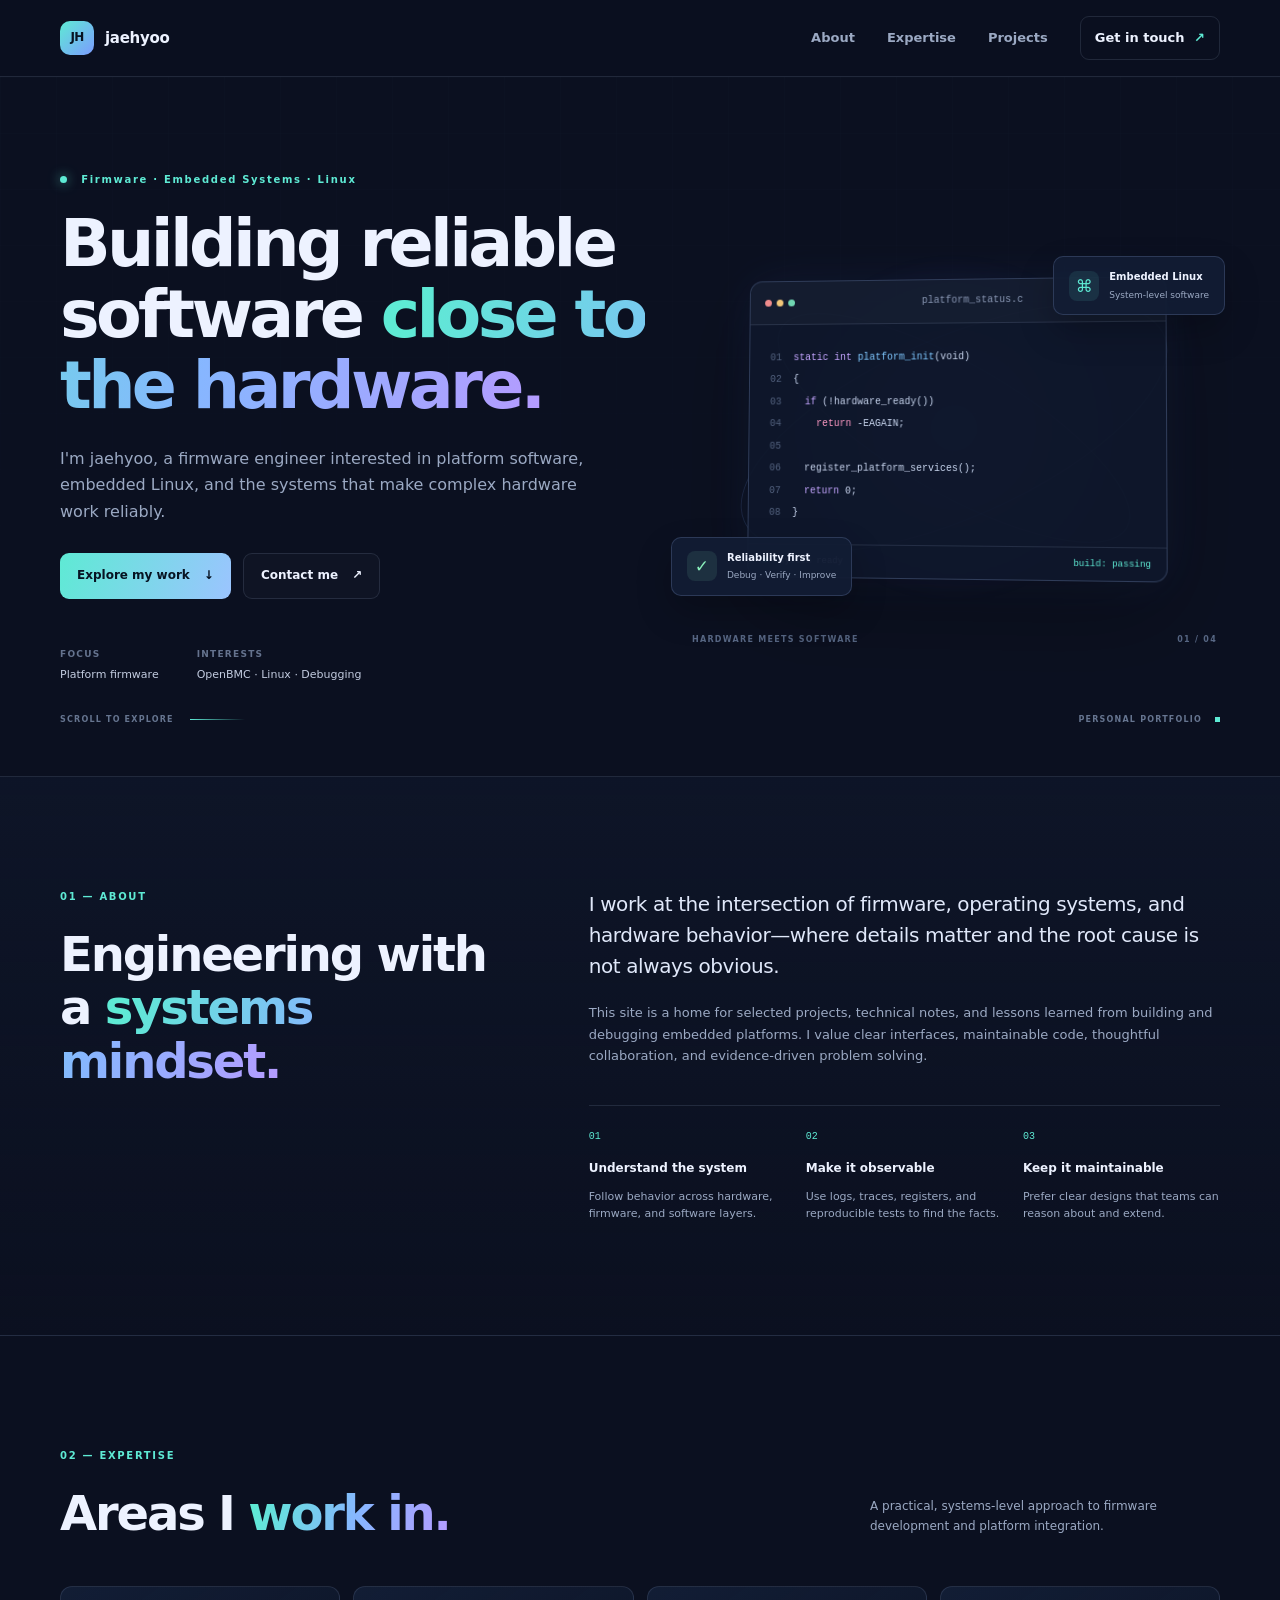
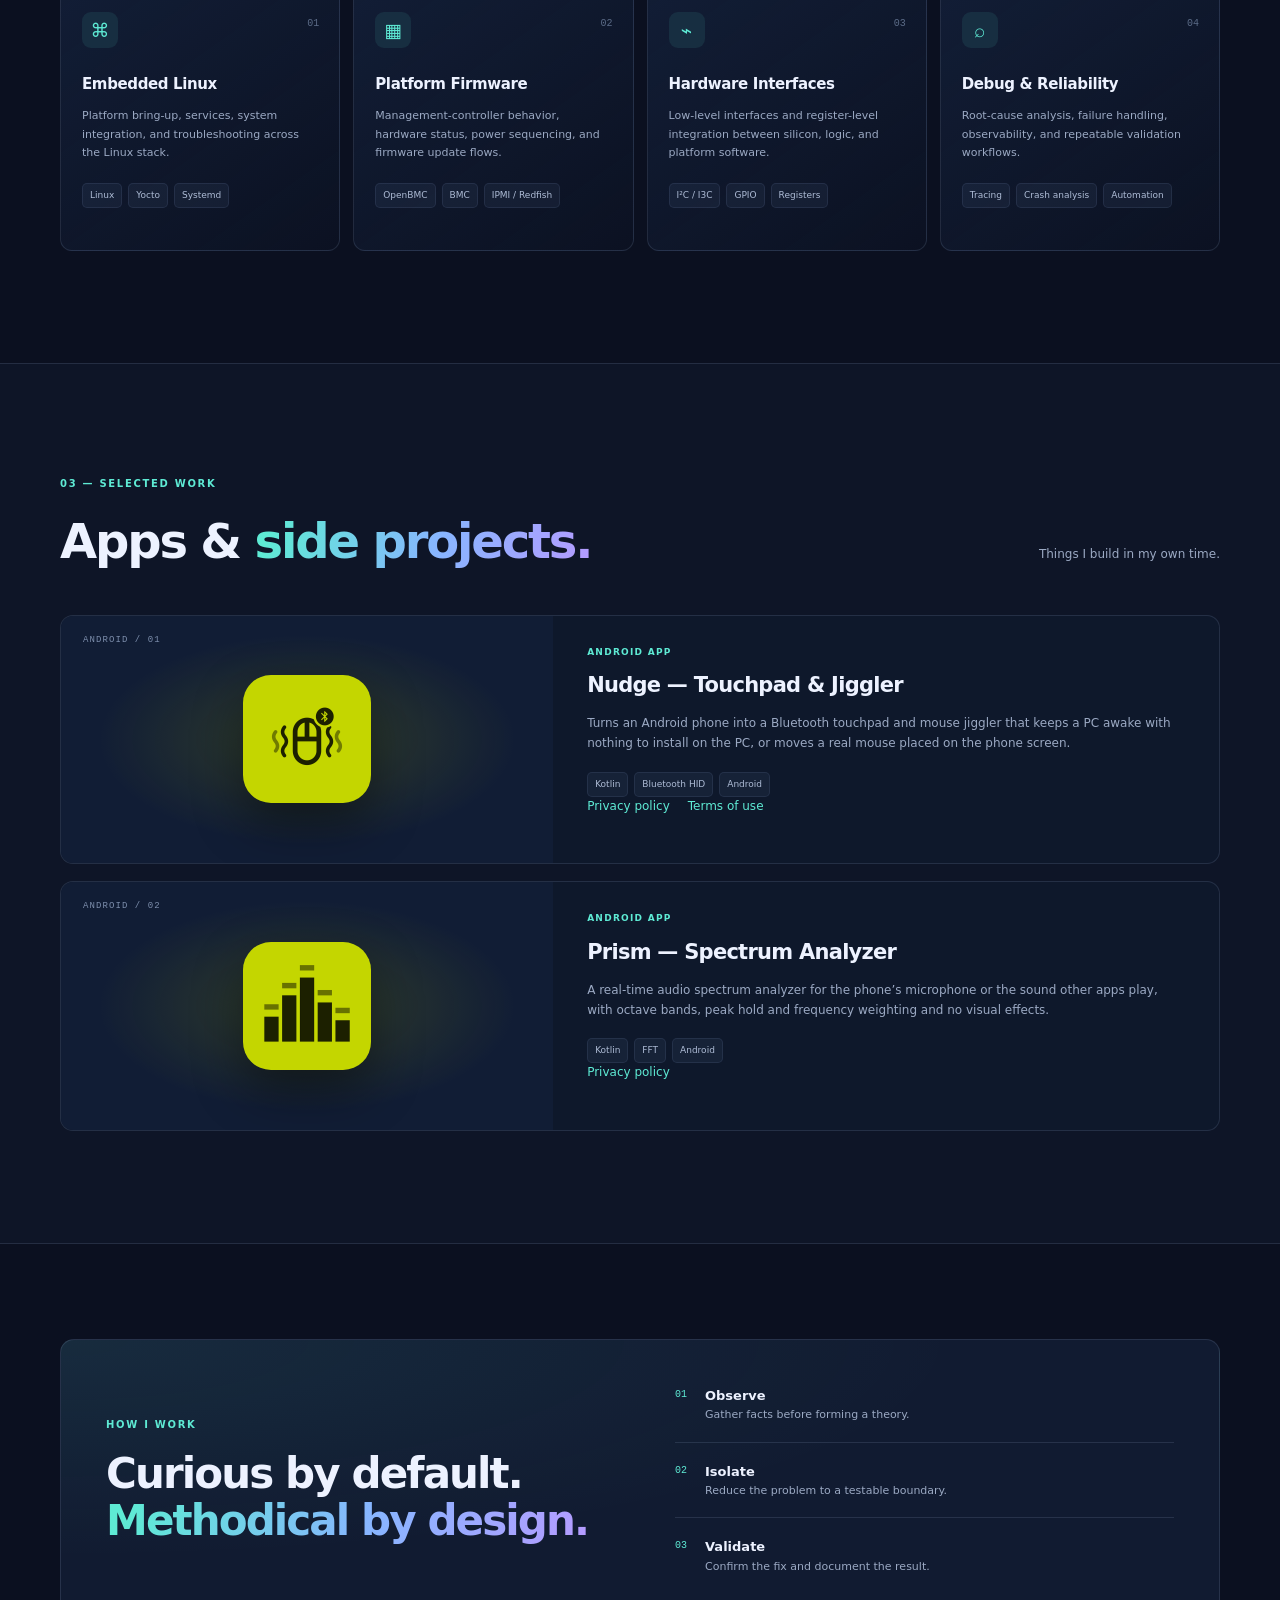
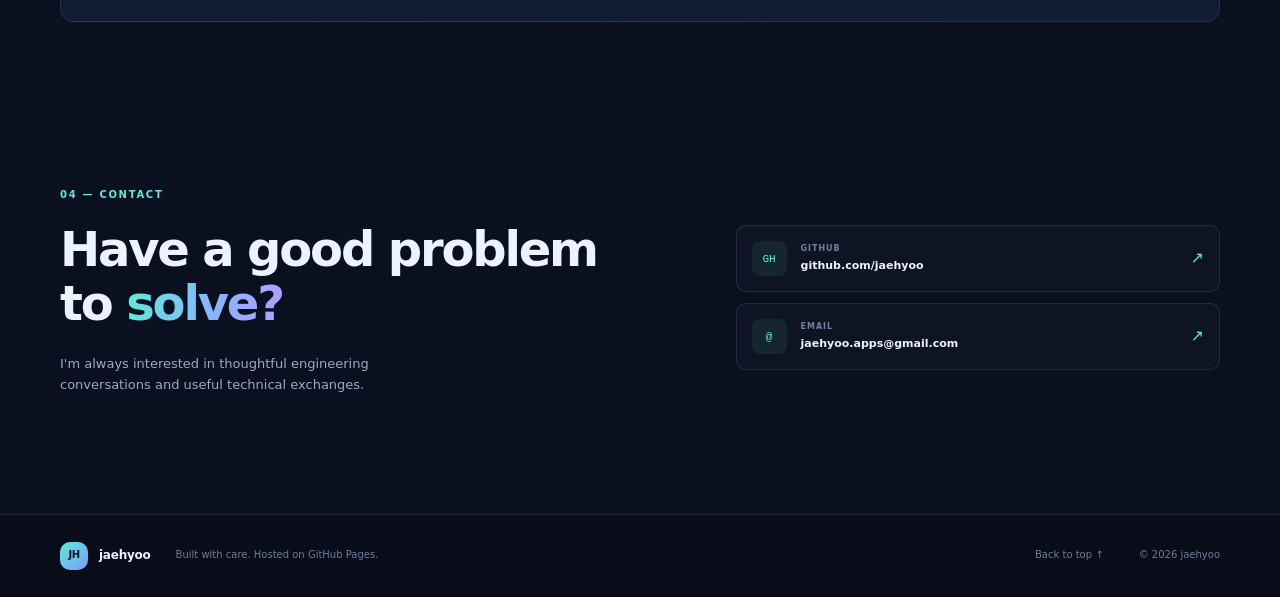
==== index.html @ 45f0a79e "Add the Prism privacy policy and list Prism on the homepage" ====
<!doctype html>
<html lang="en">
<head>
  <meta charset="utf-8">
  <meta name="viewport" content="width=device-width, initial-scale=1">
  <meta name="theme-color" content="#0b1020">
  <meta name="description" content="jaehyoo — Firmware Engineer focused on embedded systems, Linux, and platform firmware.">
  <title>jaehyoo | Firmware Engineer</title>
  <link rel="icon" href="assets/favicon.svg" type="image/svg+xml">
  <link rel="stylesheet" href="styles.css">
  <script src="script.js" defer></script>
</head>
<body>
  <a class="skip-link" href="#main">Skip to content</a>
  <header class="site-header">
    <div class="container nav-wrap">
      <a class="wordmark" href="#home" aria-label="jaehyoo home"><span class="wordmark-mark">JH</span><span>jaehyoo</span></a>
      <button class="menu-toggle" type="button" aria-expanded="false" aria-controls="primary-nav">
        <span class="sr-only">Toggle navigation</span><span></span><span></span><span></span>
      </button>
      <nav id="primary-nav" class="nav-links" aria-label="Main navigation">
        <a href="#about">About</a>
        <a href="#focus">Expertise</a>
        <a href="#projects">Projects</a>
        <a href="#contact" class="nav-cta">Get in touch <span aria-hidden="true">↗</span></a>
      </nav>
    </div>
  </header>

  <main id="main">
    <section class="hero section" id="home">
      <div class="hero-grid container">
        <div class="hero-copy">
          <p class="eyebrow"><span class="status-dot"></span> Firmware · Embedded Systems · Linux</p>
          <h1>Building reliable software <span class="gradient-text">close to the hardware.</span></h1>
          <p class="hero-lede">I'm jaehyoo, a firmware engineer interested in platform software, embedded Linux, and the systems that make complex hardware work reliably.</p>
          <div class="hero-actions">
            <a class="button button-primary" href="#projects">Explore my work <span aria-hidden="true">↓</span></a>
            <a class="button button-secondary" href="#contact">Contact me <span aria-hidden="true">↗</span></a>
          </div>
          <div class="hero-meta">
            <div><span class="meta-label">FOCUS</span><span>Platform firmware</span></div>
            <div><span class="meta-label">INTERESTS</span><span>OpenBMC · Linux · Debugging</span></div>
          </div>
        </div>
        <div class="hero-visual" aria-label="Decorative illustration of a system board and code">
          <div class="visual-glow"></div>
          <div class="circuit circuit-one"></div><div class="circuit circuit-two"></div>
          <div class="code-window">
            <div class="window-bar"><span></span><span></span><span></span><p>platform_status.c</p></div>
            <div class="code-lines" aria-hidden="true">
              <div><i>01</i><span class="code-purple">static int</span> <span class="code-blue">platform_init</span>(void)</div>
              <div><i>02</i>{</div>
              <div><i>03</i>&nbsp;&nbsp;<span class="code-purple">if</span> (!hardware_ready())</div>
              <div><i>04</i>&nbsp;&nbsp;&nbsp;&nbsp;<span class="code-pink">return</span> -EAGAIN;</div>
              <div><i>05</i></div>
              <div><i>06</i>&nbsp;&nbsp;register_platform_services();</div>
              <div><i>07</i>&nbsp;&nbsp;<span class="code-purple">return</span> 0;</div>
              <div><i>08</i>}</div>
            </div>
            <div class="terminal-status"><span class="status-dot"></span> system ready <span class="terminal-right">build: passing</span></div>
          </div>
          <div class="floating-chip chip-top"><span class="chip-icon">⌘</span><div><strong>Embedded Linux</strong><small>System-level software</small></div></div>
          <div class="floating-chip chip-bottom"><span class="chip-icon chip-green">✓</span><div><strong>Reliability first</strong><small>Debug · Verify · Improve</small></div></div>
          <div class="visual-caption">HARDWARE MEETS SOFTWARE <span>01 / 04</span></div>
        </div>
      </div>
      <div class="hero-bottom container"><span>SCROLL TO EXPLORE</span><div class="scroll-line"></div><span class="hero-bottom-right">PERSONAL PORTFOLIO <span class="tiny-square"></span></span></div>
    </section>

    <section class="section about-section" id="about">
      <div class="container section-grid">
        <div class="section-heading">
          <p class="eyebrow">01 — ABOUT</p>
          <h2>Engineering with a <span class="gradient-text">systems mindset.</span></h2>
        </div>
        <div class="about-content">
          <p class="large-copy">I work at the intersection of firmware, operating systems, and hardware behavior—where details matter and the root cause is not always obvious.</p>
          <p>This site is a home for selected projects, technical notes, and lessons learned from building and debugging embedded platforms. I value clear interfaces, maintainable code, thoughtful collaboration, and evidence-driven problem solving.</p>
          <div class="principles">
            <div><span class="principle-number">01</span><strong>Understand the system</strong><p>Follow behavior across hardware, firmware, and software layers.</p></div>
            <div><span class="principle-number">02</span><strong>Make it observable</strong><p>Use logs, traces, registers, and reproducible tests to find the facts.</p></div>
            <div><span class="principle-number">03</span><strong>Keep it maintainable</strong><p>Prefer clear designs that teams can reason about and extend.</p></div>
          </div>
        </div>
      </div>
    </section>

    <section class="section focus-section" id="focus">
      <div class="container">
        <div class="section-heading section-heading-wide">
          <div><p class="eyebrow">02 — EXPERTISE</p><h2>Areas I <span class="gradient-text">work in.</span></h2></div>
          <p class="section-intro">A practical, systems-level approach to firmware development and platform integration.</p>
        </div>
        <div class="expertise-grid">
          <article class="expertise-card"><div class="card-icon">⌘</div><span class="card-index">01</span><h3>Embedded Linux</h3><p>Platform bring-up, services, system integration, and troubleshooting across the Linux stack.</p><div class="tag-list"><span>Linux</span><span>Yocto</span><span>Systemd</span></div></article>
          <article class="expertise-card"><div class="card-icon">▦</div><span class="card-index">02</span><h3>Platform Firmware</h3><p>Management-controller behavior, hardware status, power sequencing, and firmware update flows.</p><div class="tag-list"><span>OpenBMC</span><span>BMC</span><span>IPMI / Redfish</span></div></article>
          <article class="expertise-card"><div class="card-icon">⌁</div><span class="card-index">03</span><h3>Hardware Interfaces</h3><p>Low-level interfaces and register-level integration between silicon, logic, and platform software.</p><div class="tag-list"><span>I²C / I3C</span><span>GPIO</span><span>Registers</span></div></article>
          <article class="expertise-card"><div class="card-icon">⌕</div><span class="card-index">04</span><h3>Debug & Reliability</h3><p>Root-cause analysis, failure handling, observability, and repeatable validation workflows.</p><div class="tag-list"><span>Tracing</span><span>Crash analysis</span><span>Automation</span></div></article>
        </div>
      </div>
    </section>

    <section class="section projects-section" id="projects">
      <div class="container">
        <div class="section-heading section-heading-wide">
          <div><p class="eyebrow">03 — SELECTED WORK</p><h2>Apps &amp; <span class="gradient-text">side projects.</span></h2></div>
          <p class="section-intro">Things I build in my own time.</p>
        </div>
        <div class="project-list">
          <article class="project-card">
            <div class="project-art art-nudge"><div class="art-label">ANDROID / 01</div><img class="app-icon" src="assets/nudge-icon.png" alt="Nudge app icon" width="128" height="128"></div>
            <div class="project-details"><div class="project-kicker">ANDROID APP</div><h3>Nudge &mdash; Touchpad &amp; Jiggler</h3><p>Turns an Android phone into a Bluetooth touchpad and mouse jiggler that keeps a PC awake with nothing to install on the PC, or moves a real mouse placed on the phone screen.</p><div class="tag-list"><span>Kotlin</span><span>Bluetooth HID</span><span>Android</span></div><p class="project-links"><a href="nudge/privacy/">Privacy policy</a><a href="nudge/terms/">Terms of use</a></p></div>
          </article>
          <article class="project-card">
            <div class="project-art art-prism"><div class="art-label">ANDROID / 02</div><img class="app-icon" src="assets/prism-icon.png" alt="Prism app icon" width="128" height="128"></div>
            <div class="project-details"><div class="project-kicker">ANDROID APP</div><h3>Prism &mdash; Spectrum Analyzer</h3><p>A real-time audio spectrum analyzer for the phone&rsquo;s microphone or the sound other apps play, with octave bands, peak hold and frequency weighting and no visual effects.</p><div class="tag-list"><span>Kotlin</span><span>FFT</span><span>Android</span></div><p class="project-links"><a href="prism/privacy/">Privacy policy</a></p></div>
          </article>
        </div>
      </div>
    </section>

    <section class="section approach-section">
      <div class="container approach-panel">
        <div><p class="eyebrow">HOW I WORK</p><h2>Curious by default.<br><span class="gradient-text">Methodical by design.</span></h2></div>
        <div class="approach-steps"><div><span>01</span><p><strong>Observe</strong><br>Gather facts before forming a theory.</p></div><div><span>02</span><p><strong>Isolate</strong><br>Reduce the problem to a testable boundary.</p></div><div><span>03</span><p><strong>Validate</strong><br>Confirm the fix and document the result.</p></div></div>
      </div>
    </section>

    <section class="section contact-section" id="contact">
      <div class="container contact-panel">
        <div><p class="eyebrow">04 — CONTACT</p><h2>Have a good problem<br>to <span class="gradient-text">solve?</span></h2><p class="contact-copy">I'm always interested in thoughtful engineering conversations and useful technical exchanges.</p></div>
        <div class="contact-links">
          <a class="contact-link" href="https://github.com/jaehyoo" target="_blank" rel="noreferrer"><span class="contact-link-icon">GH</span><span><small>GITHUB</small><strong>github.com/jaehyoo</strong></span><span class="arrow">↗</span></a>
          <a class="contact-link" href="mailto:jaehyoo.apps@gmail.com"><span class="contact-link-icon">@</span><span><small>EMAIL</small><strong>jaehyoo.apps@gmail.com</strong></span><span class="arrow">↗</span></a>
        </div>
      </div>
    </section>
  </main>

  <footer class="site-footer"><div class="container footer-inner"><a class="wordmark" href="#home"><span class="wordmark-mark">JH</span><span>jaehyoo</span></a><p>Built with care. Hosted on GitHub Pages.</p><a href="#home" class="back-top">Back to top ↑</a><span class="copyright">© <span id="year">2026</span> jaehyoo</span></div></footer>
</body>
</html>
---- styles.css ----
:root {
  color-scheme: dark;
  --bg: #0b1020;
  --bg-soft: #0f172a;
  --panel: #111b31;
  --panel-light: #15213a;
  --text: #edf2ff;
  --muted: #9ba9c3;
  --faint: #65738e;
  --line: rgba(167, 187, 224, .14);
  --cyan: #5eead4;
  --blue: #7c9cff;
  --purple: #b59bff;
  --max: 1160px;
}
* { box-sizing: border-box; }
html { scroll-behavior: smooth; scroll-padding-top: 88px; }
body { margin: 0; background: var(--bg); color: var(--text); font-family: Inter, ui-sans-serif, system-ui, -apple-system, BlinkMacSystemFont, "Segoe UI", sans-serif; line-height: 1.65; -webkit-font-smoothing: antialiased; }
a { color: inherit; text-decoration: none; }
button { font: inherit; }
.container { width: min(var(--max), calc(100% - 48px)); margin-inline: auto; }
.section { padding: 112px 0; }
.skip-link { position: absolute; left: 12px; top: -50px; z-index: 100; background: var(--cyan); color: #07111c; padding: 8px 14px; border-radius: 8px; }
.skip-link:focus { top: 12px; }
.sr-only { position: absolute; width: 1px; height: 1px; padding: 0; margin: -1px; overflow: hidden; clip: rect(0,0,0,0); white-space: nowrap; border: 0; }
.site-header { position: sticky; top: 0; z-index: 50; background: rgba(11,16,32,.84); backdrop-filter: blur(18px); border-bottom: 1px solid var(--line); }
.nav-wrap { min-height: 76px; display: flex; align-items: center; justify-content: space-between; }
.wordmark { display: inline-flex; align-items: center; gap: 11px; font-size: 15px; font-weight: 750; letter-spacing: -.02em; }
.wordmark-mark { display: grid; place-items: center; width: 34px; height: 34px; border-radius: 10px; color: #081322; background: linear-gradient(135deg, var(--cyan), var(--blue)); font-size: 12px; letter-spacing: -.06em; }
.nav-links { display: flex; align-items: center; gap: 32px; color: var(--muted); font-size: 13px; font-weight: 600; }
.nav-links a { transition: color .2s ease; }
.nav-links a:hover, .nav-links a:focus-visible { color: var(--text); }
.nav-links .nav-cta { color: var(--text); padding: 10px 14px; border: 1px solid var(--line); border-radius: 9px; }
.nav-cta span { color: var(--cyan); margin-left: 5px; }
.menu-toggle { display: none; background: transparent; border: 0; padding: 8px; }
.menu-toggle span:not(.sr-only) { display: block; width: 22px; height: 2px; background: var(--text); margin: 5px; }
.hero { padding-top: 86px; padding-bottom: 30px; min-height: 690px; overflow: hidden; position: relative; }
.hero::before { content: ""; position: absolute; inset: 0; pointer-events: none; opacity: .2; background-image: linear-gradient(rgba(126,154,210,.08) 1px, transparent 1px), linear-gradient(90deg, rgba(126,154,210,.08) 1px, transparent 1px); background-size: 56px 56px; mask-image: linear-gradient(to bottom, black, transparent 85%); }
.hero-grid { position: relative; display: grid; grid-template-columns: 1.05fr .95fr; align-items: center; gap: 42px; min-height: 530px; }
.eyebrow { color: var(--cyan); font-size: 10px; font-weight: 800; letter-spacing: .17em; margin: 0 0 20px; }
.status-dot { display: inline-block; width: 7px; height: 7px; border-radius: 50%; background: var(--cyan); box-shadow: 0 0 12px rgba(94,234,212,.7); margin-right: 9px; }
.hero h1 { max-width: 640px; margin: 0; font-size: clamp(42px, 5.2vw, 68px); line-height: 1.06; letter-spacing: -.055em; font-weight: 760; }
.gradient-text { background: linear-gradient(105deg, var(--cyan) 5%, #87b6ff 54%, var(--purple) 100%); -webkit-background-clip: text; background-clip: text; color: transparent; }
.hero-lede { max-width: 555px; color: var(--muted); font-size: 16px; margin: 26px 0 28px; }
.hero-actions { display: flex; flex-wrap: wrap; gap: 12px; }
.button { display: inline-flex; align-items: center; gap: 14px; padding: 12px 17px; border-radius: 9px; font-size: 12px; font-weight: 750; transition: transform .2s, border-color .2s, background .2s; }
.button:hover { transform: translateY(-2px); }
.button-primary { color: #071322; background: linear-gradient(110deg, var(--cyan), #9bc4ff); }
.button-secondary { border: 1px solid var(--line); color: var(--text); background: rgba(255,255,255,.02); }
.button-secondary:hover { border-color: rgba(94,234,212,.5); }
.hero-meta { display: flex; flex-wrap: wrap; gap: 38px; margin-top: 48px; }
.hero-meta div { display: grid; gap: 4px; }
.meta-label { color: var(--faint); font-size: 9px; font-weight: 800; letter-spacing: .14em; }
.hero-meta div span:last-child { font-size: 11px; color: #c3cce0; }
.hero-visual { min-height: 440px; position: relative; display: grid; place-items: center; }
.visual-glow { position: absolute; width: 340px; height: 340px; border-radius: 50%; background: radial-gradient(circle, rgba(72,117,221,.23), rgba(75,55,156,.1) 45%, transparent 72%); filter: blur(5px); }
.code-window { z-index: 2; width: min(100%, 420px); background: rgba(14,23,43,.94); border: 1px solid rgba(148,176,232,.25); border-radius: 13px; box-shadow: 0 30px 90px rgba(0,0,0,.3), 0 0 50px rgba(79,116,218,.1); overflow: hidden; transform: perspective(1000px) rotateY(-5deg) rotateX(2deg); }
.window-bar { display: flex; align-items: center; gap: 5px; padding: 13px 15px; border-bottom: 1px solid var(--line); background: rgba(255,255,255,.025); }
.window-bar > span { width: 7px; height: 7px; border-radius: 50%; background: #56647e; }
.window-bar > span:first-child { background: #f08c8c; }.window-bar > span:nth-child(2) { background: #f2c779; }.window-bar > span:nth-child(3) { background: #70d6b2; }
.window-bar p { margin: 0 auto; color: #8998b4; font-size: 10px; font-family: ui-monospace, SFMono-Regular, Menlo, monospace; }
.code-lines { padding: 23px 14px 19px; color: #c8d5ee; font: 10px/2.25 ui-monospace, SFMono-Regular, Menlo, Consolas, monospace; white-space: nowrap; }
.code-lines i { display: inline-block; width: 31px; padding-right: 12px; color: #52617e; font-style: normal; text-align: right; }
.code-purple { color: #c3a5ff; }.code-blue { color: #7fc8ff; }.code-pink { color: #ff9bc5; }
.terminal-status { padding: 11px 15px; border-top: 1px solid var(--line); color: #9aabc7; font: 9px ui-monospace, monospace; }
.terminal-status .status-dot { width: 5px; height: 5px; margin-right: 7px; }.terminal-right { float: right; color: var(--cyan); }
.floating-chip { position: absolute; z-index: 3; display: flex; align-items: center; gap: 10px; padding: 12px 15px; background: rgba(18,29,52,.95); border: 1px solid rgba(148,176,232,.2); border-radius: 10px; box-shadow: 0 16px 35px rgba(0,0,0,.22); }
.chip-top { top: 48px; right: -5px; }.chip-bottom { bottom: 52px; left: -18px; }
.chip-icon { display: grid; place-items: center; width: 30px; height: 30px; border-radius: 8px; color: var(--cyan); background: rgba(94,234,212,.1); font-size: 17px; }
.chip-green { color: #8af0bc; background: rgba(138,240,188,.1); }
.floating-chip strong, .floating-chip small { display: block; }.floating-chip strong { font-size: 10px; }.floating-chip small { color: var(--muted); font-size: 9px; margin-top: 2px; }
.circuit { position: absolute; border: 1px solid rgba(112,151,226,.18); border-radius: 50%; transform: rotate(-24deg); }.circuit-one { width: 460px; height: 180px; }.circuit-two { width: 400px; height: 130px; transform: rotate(30deg); }
.visual-caption { position: absolute; bottom: 2px; left: 3px; right: 3px; color: #596987; font-size: 8px; font-weight: 800; letter-spacing: .16em; }.visual-caption span { float: right; }
.hero-bottom { display: flex; align-items: center; gap: 16px; color: #667590; font-size: 8px; font-weight: 800; letter-spacing: .15em; padding: 20px 0; }
.scroll-line { width: 55px; height: 1px; background: linear-gradient(90deg, var(--cyan), transparent); }.hero-bottom-right { margin-left: auto; }.tiny-square { display: inline-block; width: 5px; height: 5px; margin-left: 9px; background: var(--cyan); }
.about-section { border-top: 1px solid var(--line); border-bottom: 1px solid var(--line); background: linear-gradient(180deg, rgba(17,27,49,.42), transparent); }
.section-grid { display: grid; grid-template-columns: .82fr 1.18fr; gap: 90px; }
.section-heading h2, .approach-panel h2, .contact-panel h2 { font-size: clamp(32px, 4vw, 48px); line-height: 1.12; letter-spacing: -.045em; margin: 0; }
.section-heading .eyebrow { margin-bottom: 22px; }
.large-copy { color: #e0e8fa; font-size: 20px; line-height: 1.55; margin: 0 0 20px; letter-spacing: -.02em; }
.about-content > p:not(.large-copy) { color: var(--muted); font-size: 13px; max-width: 700px; }
.principles { display: grid; grid-template-columns: repeat(3,1fr); gap: 20px; margin-top: 38px; padding-top: 25px; border-top: 1px solid var(--line); }
.principle-number { display: block; color: var(--cyan); font: 10px ui-monospace, monospace; margin-bottom: 12px; }
.principles strong { font-size: 12px; }.principles p { color: var(--muted); font-size: 11px; line-height: 1.6; margin: 8px 0 0; }
.focus-section { background: var(--bg); }
.section-heading-wide { display: flex; justify-content: space-between; align-items: end; gap: 35px; margin-bottom: 46px; }
.section-intro { color: var(--muted); max-width: 350px; font-size: 12px; margin: 0 0 4px; }
.expertise-grid { display: grid; grid-template-columns: repeat(4,1fr); gap: 13px; }
.expertise-card { position: relative; padding: 25px 21px 22px; min-height: 265px; border: 1px solid var(--line); border-radius: 12px; background: linear-gradient(145deg, rgba(20,33,59,.8), rgba(13,20,37,.5)); transition: transform .2s, border-color .2s; }
.expertise-card:hover { transform: translateY(-4px); border-color: rgba(94,234,212,.35); }
.card-icon { display: grid; place-items: center; width: 36px; height: 36px; color: var(--cyan); border-radius: 9px; background: rgba(94,234,212,.09); font-size: 19px; margin-bottom: 24px; }
.card-index { position: absolute; top: 31px; right: 20px; color: #5b6b87; font: 10px ui-monospace, monospace; }
.expertise-card h3 { margin: 0 0 10px; font-size: 15px; letter-spacing: -.025em; }.expertise-card p { color: var(--muted); font-size: 11px; line-height: 1.7; margin: 0 0 20px; }
.tag-list { display: flex; flex-wrap: wrap; gap: 6px; }.tag-list span { color: #aebcd6; background: rgba(133,158,204,.08); border: 1px solid rgba(133,158,204,.12); border-radius: 5px; padding: 4px 7px; font-size: 9px; }
.projects-section { background: #0e1527; border-block: 1px solid var(--line); }
.project-list { display: grid; gap: 17px; }
.project-card { display: grid; grid-template-columns: .85fr 1.15fr; border: 1px solid var(--line); border-radius: 13px; overflow: hidden; background: rgba(16,26,47,.62); }
.project-art { min-height: 240px; position: relative; overflow: hidden; display: grid; place-items: center; background: #111d35; }
.art-label { position: absolute; left: 22px; top: 19px; color: #7d8eac; font: 9px ui-monospace, monospace; letter-spacing: .12em; z-index: 2; }
.art-bmc { background: radial-gradient(ellipse at 52% 52%, rgba(58,121,168,.25), transparent 55%), linear-gradient(140deg,#101b31,#0c1425); }
.art-bmc::before, .art-bmc::after { content: ""; position: absolute; width: 120%; height: 1px; background: rgba(94,234,212,.24); transform: rotate(30deg); }.art-bmc::after { transform: rotate(-30deg); }
.art-chip { z-index: 1; width: 116px; height: 116px; display: grid; place-content: center; text-align: center; border: 1px solid rgba(94,234,212,.7); border-radius: 14px; background: linear-gradient(135deg,#18334a,#122039); box-shadow: 0 0 0 9px rgba(94,234,212,.04), 0 0 0 18px rgba(94,234,212,.025), 0 0 45px rgba(94,234,212,.13); font-size: 20px; font-weight: 800; letter-spacing: .1em; }.art-chip span { display: block; color: var(--cyan); font: 10px ui-monospace, monospace; letter-spacing: .2em; }
.art-trace { position: absolute; inset: 20%; border: 1px dashed rgba(124,156,255,.28); border-radius: 50%; }
.art-debug { background: radial-gradient(ellipse at 50% 50%, rgba(126,91,205,.18), transparent 60%), #11172b; }
.waveform { position: absolute; inset: 0; display: flex; align-items: center; justify-content: center; gap: 7px; opacity: .8; }.waveform span { width: 3px; border-radius: 3px; background: linear-gradient(var(--purple), var(--blue)); height: 25%; }.waveform span:nth-child(3n) { height: 52%; }.waveform span:nth-child(4n) { height: 72%; }.waveform span:nth-child(5n) { height: 38%; }.waveform span:nth-child(7n) { height: 88%; }
.art-grid { position: absolute; inset: 0; opacity: .22; background-image: linear-gradient(rgba(163,145,255,.2) 1px, transparent 1px), linear-gradient(90deg, rgba(163,145,255,.2) 1px, transparent 1px); background-size: 22px 22px; mask-image: linear-gradient(transparent, black, transparent); }
.art-tools { background: radial-gradient(ellipse at 40% 50%, rgba(94,234,212,.13), transparent 60%), #0d1b2a; }
.tool-terminal { position: relative; z-index: 1; width: 78%; padding: 21px 17px; border: 1px solid rgba(94,234,212,.25); border-radius: 8px; background: rgba(5,14,25,.8); color: #c6d8e9; font: 10px/2 ui-monospace, monospace; box-shadow: 0 20px 50px rgba(0,0,0,.2); }.tool-terminal b,.tool-ok { color: var(--cyan); }.tool-terminal span { color: #8398b5; }.tool-terminal .tool-ok { color: #8af0bc; }.tool-cursor { display: inline-block; width: 6px; height: 11px; background: var(--cyan); margin-left: 4px; vertical-align: middle; }
.project-details { padding: 29px 34px; align-self: center; }.project-kicker { color: var(--cyan); font-size: 9px; font-weight: 800; letter-spacing: .14em; margin-bottom: 9px; }.project-details h3 { margin: 0 0 11px; font-size: 21px; letter-spacing: -.035em; }.project-details > p:not(.project-note) { color: var(--muted); font-size: 12px; max-width: 600px; margin: 0 0 18px; }.project-note { color: #71829e; font-size: 10px; margin: 20px 0 0; }.note-dot { display: inline-block; width: 5px; height: 5px; background: #e9be75; border-radius: 50%; margin: 0 6px 1px 0; }
.portfolio-disclaimer { color: #73829d; font-size: 10px; line-height: 1.6; margin: 18px 0 0; }
.approach-section { padding-top: 95px; padding-bottom: 95px; }
.approach-panel { display: grid; grid-template-columns: 1fr 1fr; gap: 70px; align-items: center; padding: 45px; border: 1px solid var(--line); border-radius: 14px; background: radial-gradient(ellipse at 0% 0%, rgba(94,234,212,.08), transparent 55%), var(--panel); }
.approach-panel .eyebrow { margin-bottom: 17px; }.approach-panel h2 { font-size: clamp(30px,3.3vw,42px); }
.approach-steps { display: grid; gap: 18px; }.approach-steps > div { display: flex; align-items: flex-start; gap: 18px; padding-bottom: 17px; border-bottom: 1px solid var(--line); }.approach-steps > div:last-child { border-bottom: 0; padding-bottom: 0; }.approach-steps span { color: var(--cyan); font: 10px ui-monospace, monospace; padding-top: 4px; }.approach-steps p { margin: 0; color: var(--muted); font-size: 11px; }.approach-steps strong { color: var(--text); font-size: 13px; }
.contact-section { padding-top: 70px; padding-bottom: 105px; }
.contact-panel { display: grid; grid-template-columns: 1fr .8fr; gap: 70px; align-items: center; }.contact-panel .eyebrow { margin-bottom: 20px; }.contact-copy { color: var(--muted); font-size: 13px; max-width: 400px; margin-top: 22px; }
.contact-links { display: grid; gap: 11px; }.contact-link { display: flex; align-items: center; gap: 14px; padding: 15px; border: 1px solid var(--line); border-radius: 10px; background: rgba(255,255,255,.02); transition: border-color .2s, background .2s; }.contact-link:hover { border-color: rgba(94,234,212,.35); background: rgba(94,234,212,.035); }.contact-link-icon { display: grid; place-items: center; width: 35px; height: 35px; border-radius: 8px; color: var(--cyan); background: rgba(94,234,212,.08); font: 11px ui-monospace, monospace; }.contact-link > span:nth-child(2) { display: grid; gap: 2px; }.contact-link small { color: #72829f; font-size: 8px; font-weight: 800; letter-spacing: .12em; }.contact-link strong { font-size: 11px; font-weight: 650; }.contact-link .arrow { color: var(--cyan); margin-left: auto; }.contact-hint { color: #73829d; font-size: 10px; margin: 3px 3px 0; }
.site-footer { border-top: 1px solid var(--line); background: #080d19; }.footer-inner { min-height: 82px; display: flex; align-items: center; gap: 25px; }.footer-inner .wordmark { font-size: 12px; }.footer-inner .wordmark-mark { width: 28px; height: 28px; font-size: 10px; }.footer-inner p,.copyright,.back-top { color: #6f7e99; font-size: 10px; }.back-top { margin-left: auto; }.copyright { margin-left: 10px; }
@media (max-width: 900px) {
  .section { padding: 85px 0; }.hero { padding-top: 65px; }.hero-grid { grid-template-columns: 1fr; gap: 25px; }.hero-copy { max-width: 720px; }.hero-visual { min-height: 400px; }.code-window { width: min(80%, 430px); }.chip-top { right: 7%; }.chip-bottom { left: 7%; }.section-grid { grid-template-columns: 1fr; gap: 35px; }.expertise-grid { grid-template-columns: repeat(2,1fr); }.project-card { grid-template-columns: .8fr 1.2fr; }.approach-panel { gap: 35px; padding: 32px; }.contact-panel { gap: 35px; }
}
@media (max-width: 620px) {
  .container { width: min(var(--max), calc(100% - 34px)); }.nav-wrap { min-height: 67px; }.menu-toggle { display: block; cursor: pointer; }.nav-links { display: none; position: absolute; top: 66px; left: 0; right: 0; padding: 18px 24px 22px; background: rgba(11,16,32,.98); border-bottom: 1px solid var(--line); flex-direction: column; align-items: stretch; gap: 0; }.nav-links.open { display: flex; }.nav-links a { padding: 12px 3px; }.nav-links .nav-cta { margin-top: 8px; padding: 10px 12px; }
  .section { padding: 70px 0; }.hero { padding-top: 54px; min-height: 0; }.hero h1 { font-size: clamp(40px, 12vw, 56px); }.hero-lede { font-size: 14px; }.hero-meta { gap: 22px; margin-top: 35px; }.hero-visual { min-height: 330px; margin-top: 4px; }.code-window { width: 95%; }.code-lines { font-size: 8px; padding-inline: 8px; }.chip-top { top: 8px; right: -1px; }.chip-bottom { bottom: 20px; left: -2px; }.floating-chip { padding: 9px 10px; }.floating-chip strong { font-size: 9px; }.floating-chip small { font-size: 8px; }.chip-icon { width: 26px; height: 26px; }.visual-caption { bottom: -3px; }.hero-bottom { padding-top: 25px; }.hero-bottom-right { display: none; }
  .section-heading-wide { display: block; }.section-intro { margin-top: 18px; }.principles { grid-template-columns: 1fr; gap: 19px; }.principles > div { display: grid; grid-template-columns: 32px 1fr; column-gap: 10px; }.principle-number { grid-row: span 2; margin: 2px 0 0; }.principles p { margin-top: 3px; }
  .expertise-grid { grid-template-columns: 1fr; }.expertise-card { min-height: 0; }.card-icon { margin-bottom: 16px; }.project-card { grid-template-columns: 1fr; }.project-art { min-height: 190px; }.project-details { padding: 24px 21px; }.project-details h3 { font-size: 19px; }.approach-panel { grid-template-columns: 1fr; padding: 27px 22px; gap: 30px; }.contact-panel { grid-template-columns: 1fr; gap: 28px; }.contact-section { padding-bottom: 75px; }.footer-inner { padding-block: 20px; flex-wrap: wrap; gap: 14px 18px; }.footer-inner p { order: 3; width: 100%; margin: 0; }.back-top { margin-left: auto; }.copyright { margin-left: 0; }
}
@media (prefers-reduced-motion: reduce) { html { scroll-behavior: auto; } *, *::before, *::after { transition-duration: .01ms !important; animation-duration: .01ms !important; } }
.art-nudge, .art-prism { background: radial-gradient(ellipse at 50% 50%, rgba(196,214,0,.18), transparent 60%), #111d35; }
.app-icon { width: 128px; height: 128px; border-radius: 28px; box-shadow: 0 20px 50px rgba(0,0,0,.45); }
.project-links { display: flex; gap: 18px; margin: 18px 0 0; font-size: 12px; }.project-links a { color: var(--cyan); }.project-links a:hover { text-decoration: underline; }
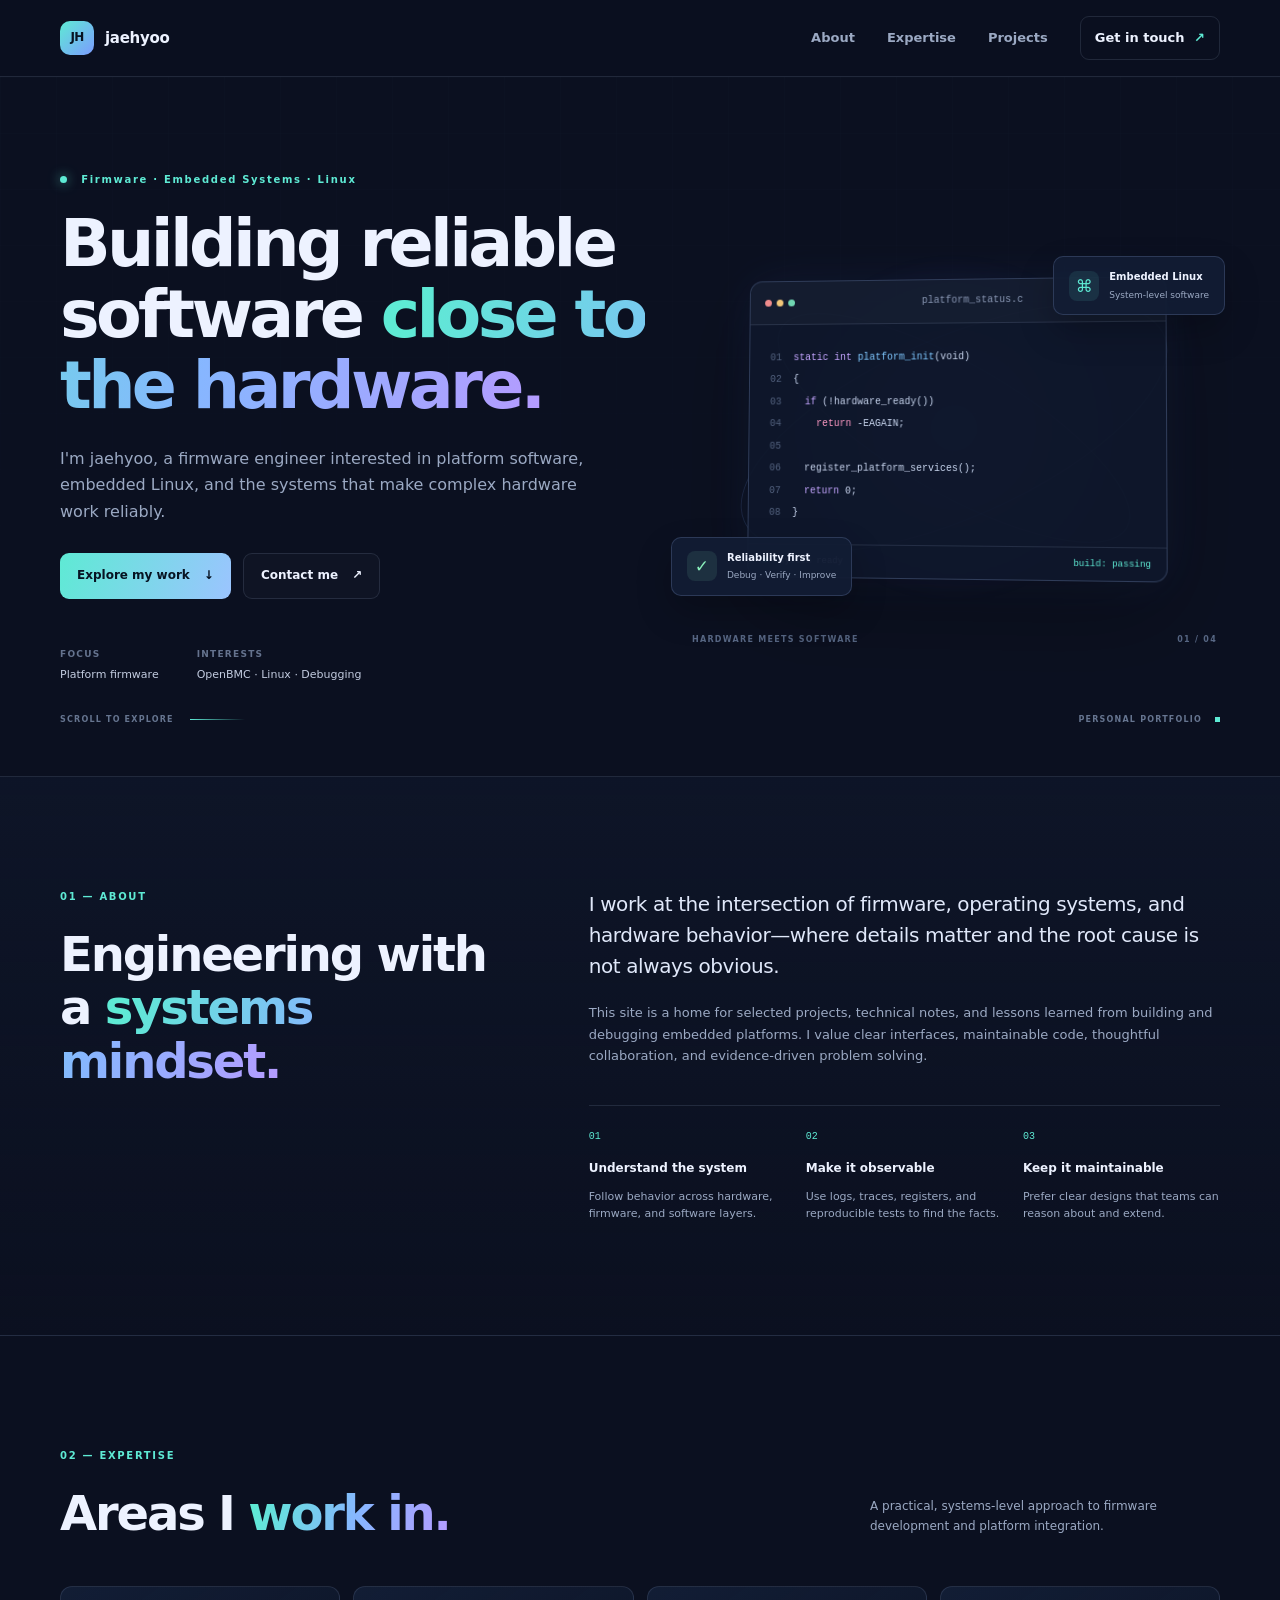
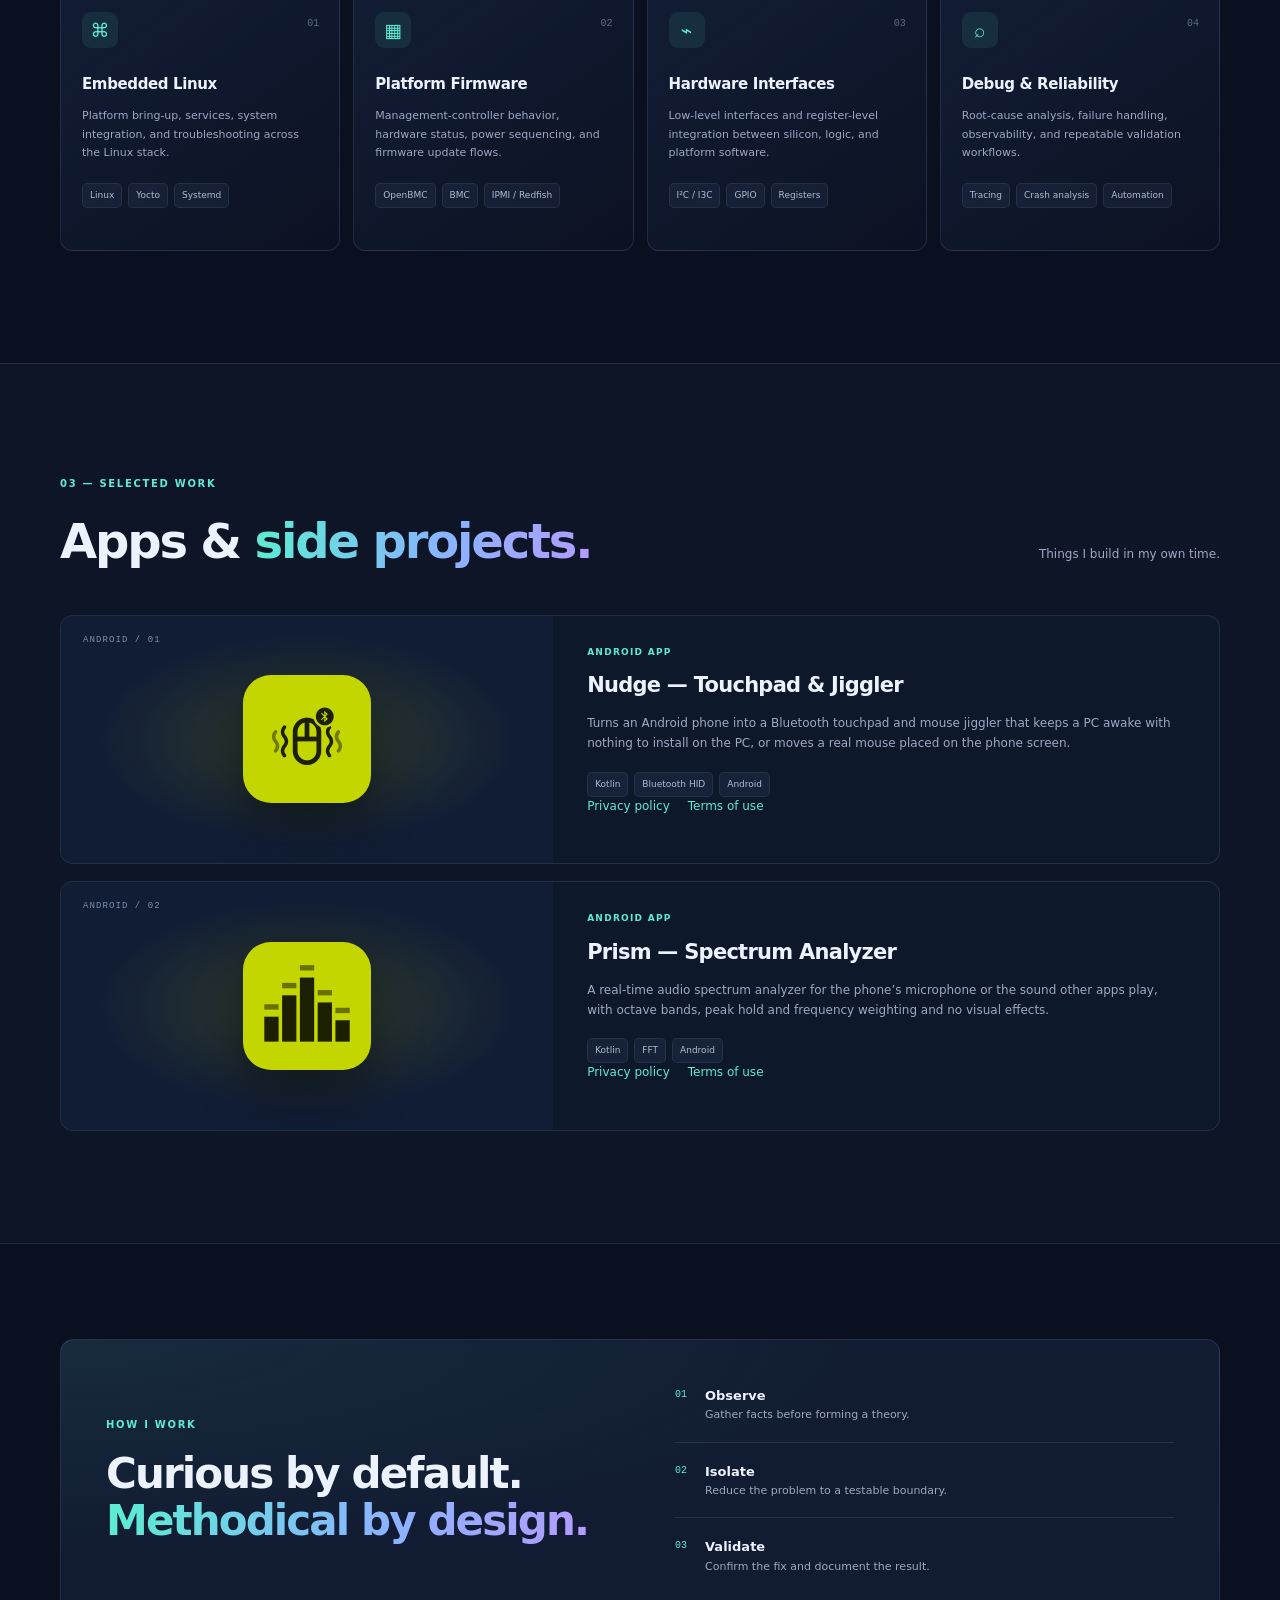
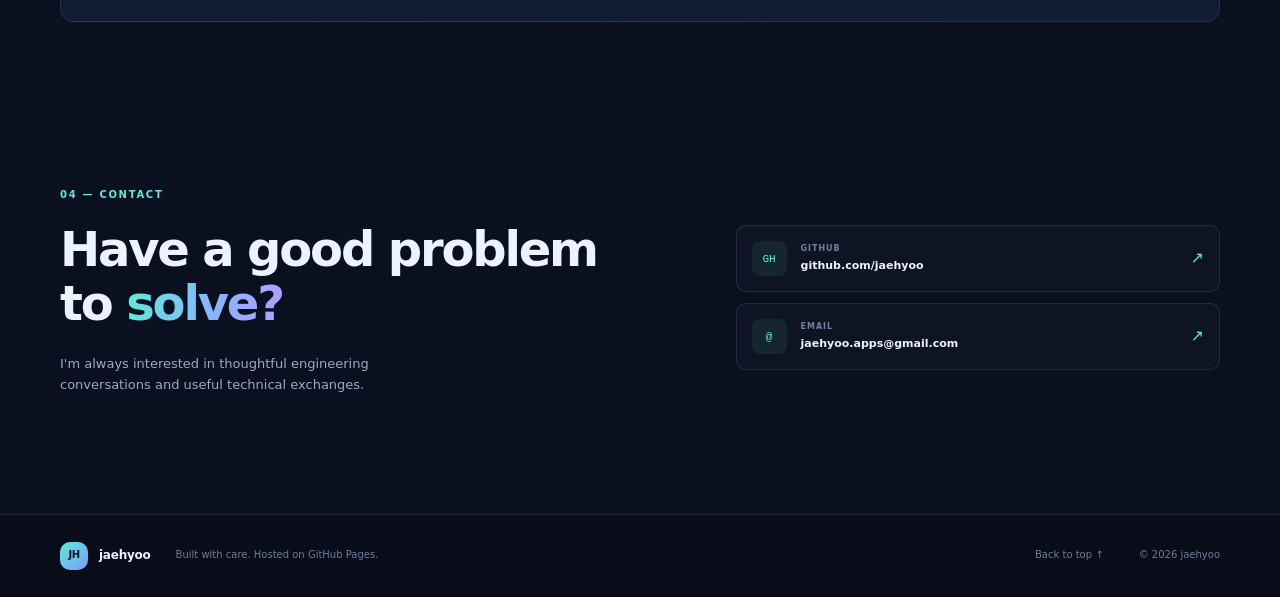
==== commit 7cf0f55f: "Cover Prism's ads and purchase in its privacy policy and add its terms of use" ====
--- a/index.html
+++ b/index.html
@@ -114,7 +114,7 @@
           </article>
           <article class="project-card">
             <div class="project-art art-prism"><div class="art-label">ANDROID / 02</div><img class="app-icon" src="assets/prism-icon.png" alt="Prism app icon" width="128" height="128"></div>
-            <div class="project-details"><div class="project-kicker">ANDROID APP</div><h3>Prism &mdash; Spectrum Analyzer</h3><p>A real-time audio spectrum analyzer for the phone&rsquo;s microphone or the sound other apps play, with octave bands, peak hold and frequency weighting and no visual effects.</p><div class="tag-list"><span>Kotlin</span><span>FFT</span><span>Android</span></div><p class="project-links"><a href="prism/privacy/">Privacy policy</a></p></div>
+            <div class="project-details"><div class="project-kicker">ANDROID APP</div><h3>Prism &mdash; Spectrum Analyzer</h3><p>A real-time audio spectrum analyzer for the phone&rsquo;s microphone or the sound other apps play, with octave bands, peak hold and frequency weighting and no visual effects.</p><div class="tag-list"><span>Kotlin</span><span>FFT</span><span>Android</span></div><p class="project-links"><a href="prism/privacy/">Privacy policy</a><a href="prism/terms/">Terms of use</a></p></div>
           </article>
         </div>
       </div>
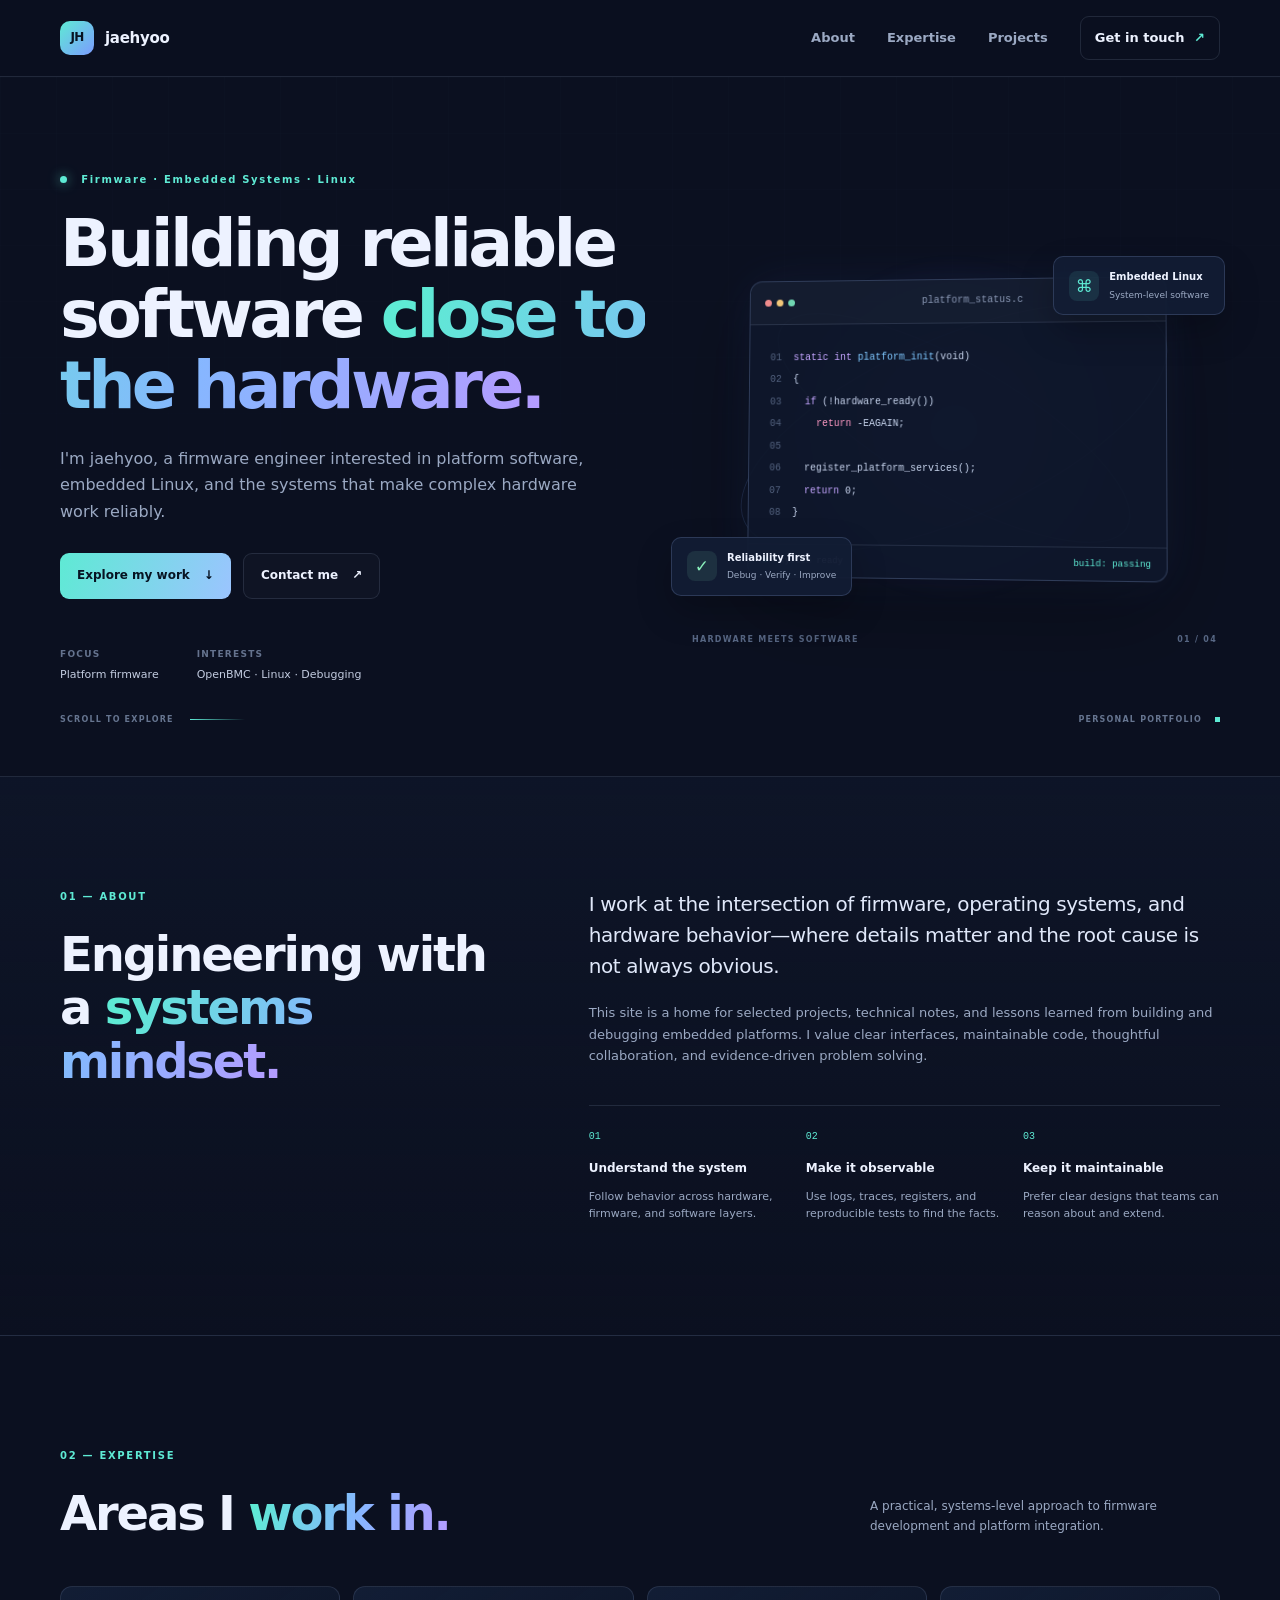
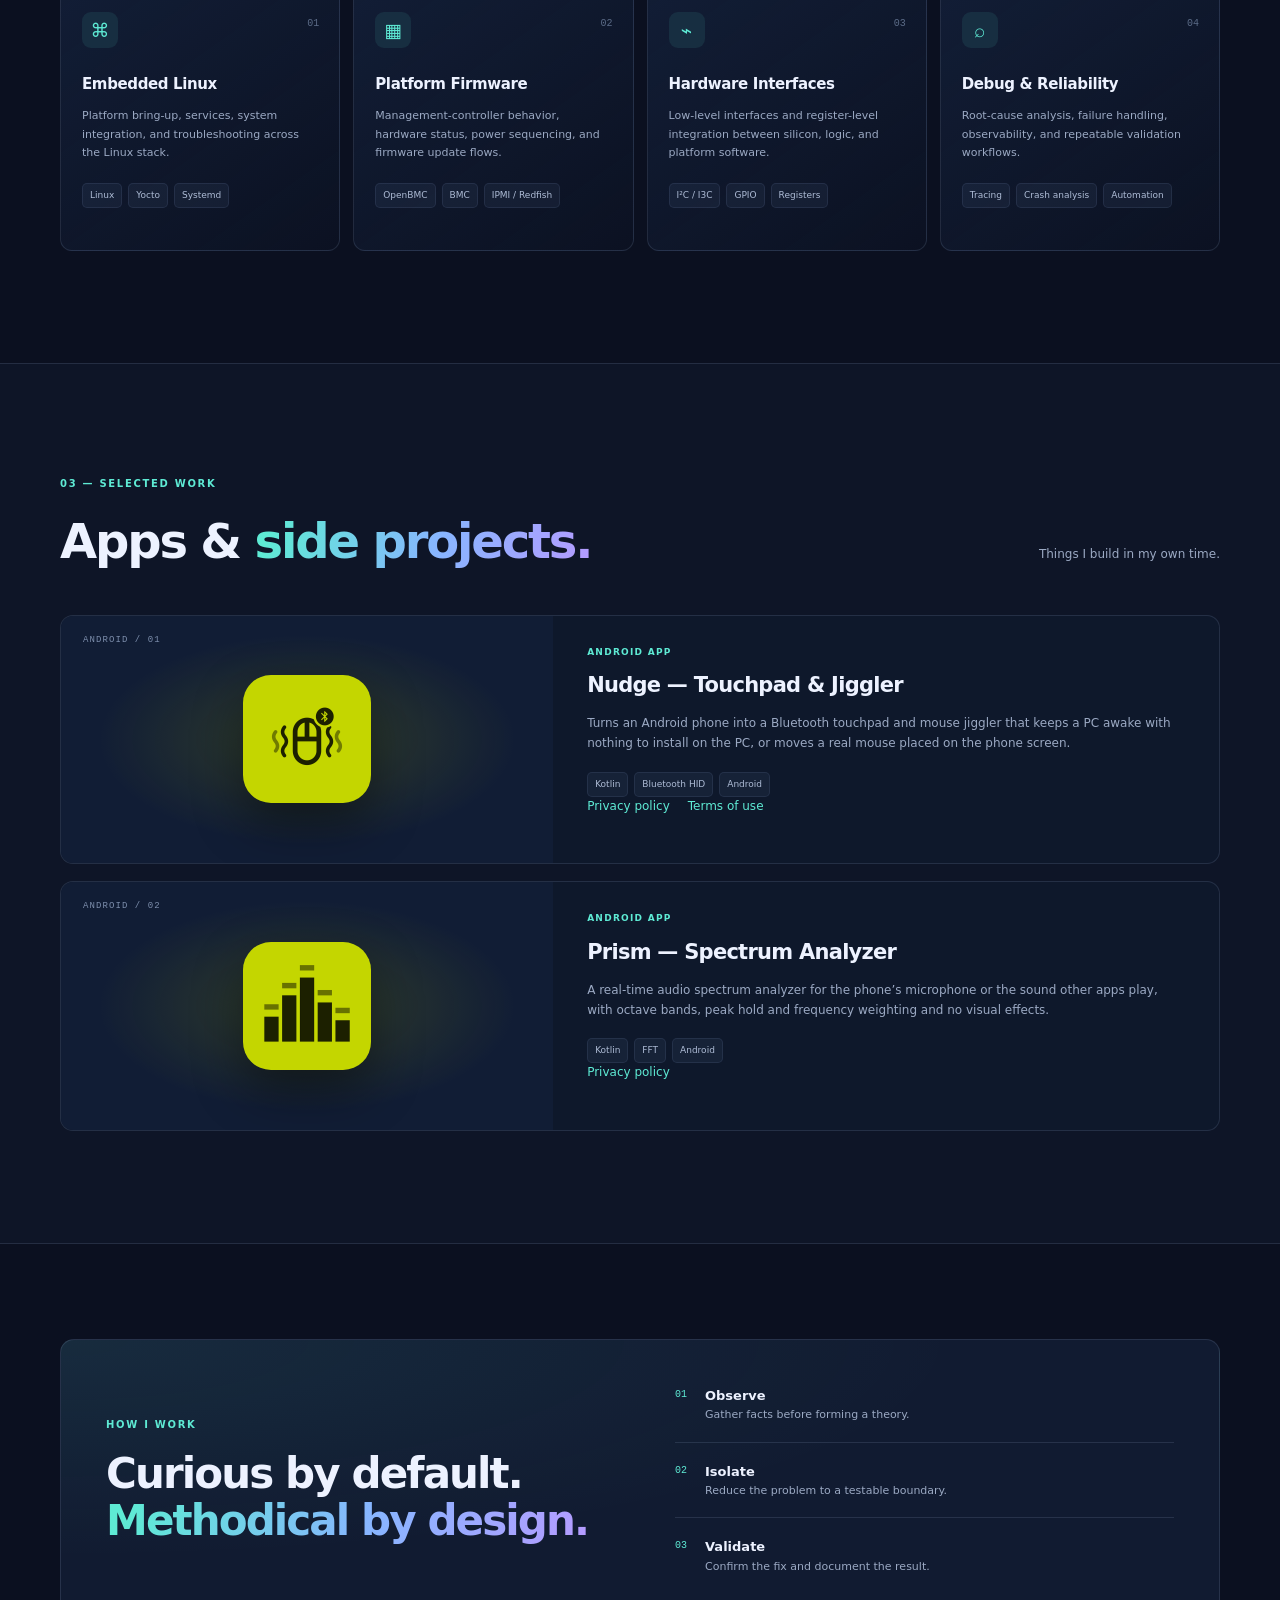
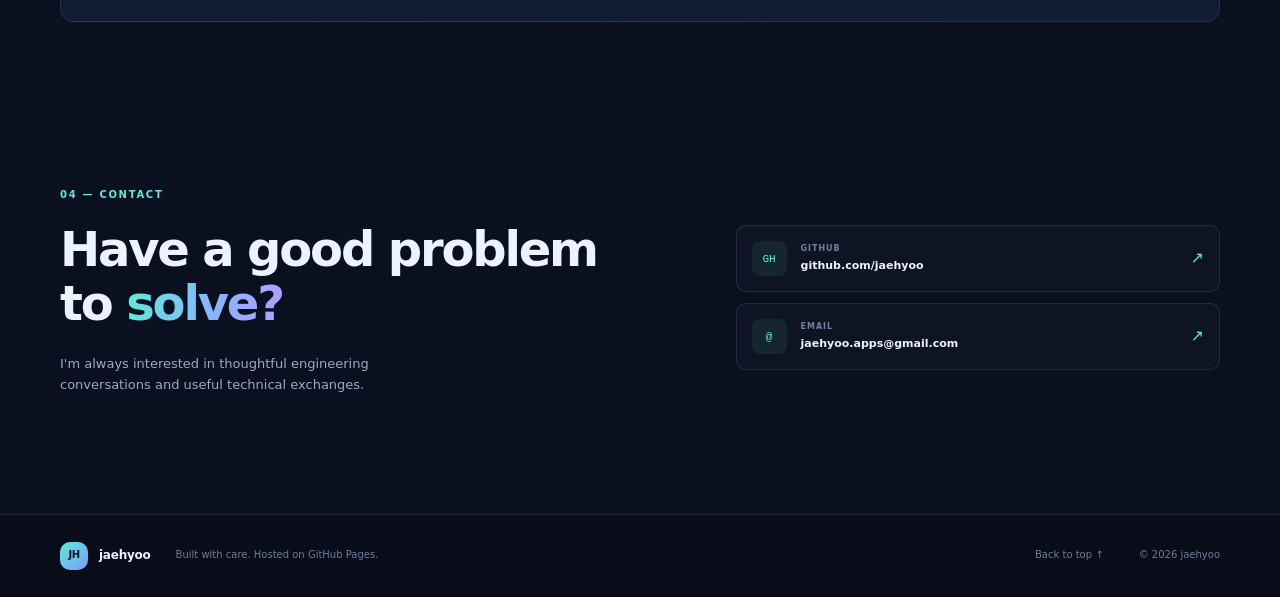
==== commit 6db3e88e: "Add the Prism privacy policy and list Prism on the homepage" ====
--- a/index.html
+++ b/index.html
@@ -114,7 +114,7 @@
           </article>
           <article class="project-card">
             <div class="project-art art-prism"><div class="art-label">ANDROID / 02</div><img class="app-icon" src="assets/prism-icon.png" alt="Prism app icon" width="128" height="128"></div>
-            <div class="project-details"><div class="project-kicker">ANDROID APP</div><h3>Prism &mdash; Spectrum Analyzer</h3><p>A real-time audio spectrum analyzer for the phone&rsquo;s microphone or the sound other apps play, with octave bands, peak hold and frequency weighting and no visual effects.</p><div class="tag-list"><span>Kotlin</span><span>FFT</span><span>Android</span></div><p class="project-links"><a href="prism/privacy/">Privacy policy</a><a href="prism/terms/">Terms of use</a></p></div>
+            <div class="project-details"><div class="project-kicker">ANDROID APP</div><h3>Prism &mdash; Spectrum Analyzer</h3><p>A real-time audio spectrum analyzer for the phone&rsquo;s microphone or the sound other apps play, with octave bands, peak hold and frequency weighting and no visual effects.</p><div class="tag-list"><span>Kotlin</span><span>FFT</span><span>Android</span></div><p class="project-links"><a href="prism/privacy/">Privacy policy</a></p></div>
           </article>
         </div>
       </div>
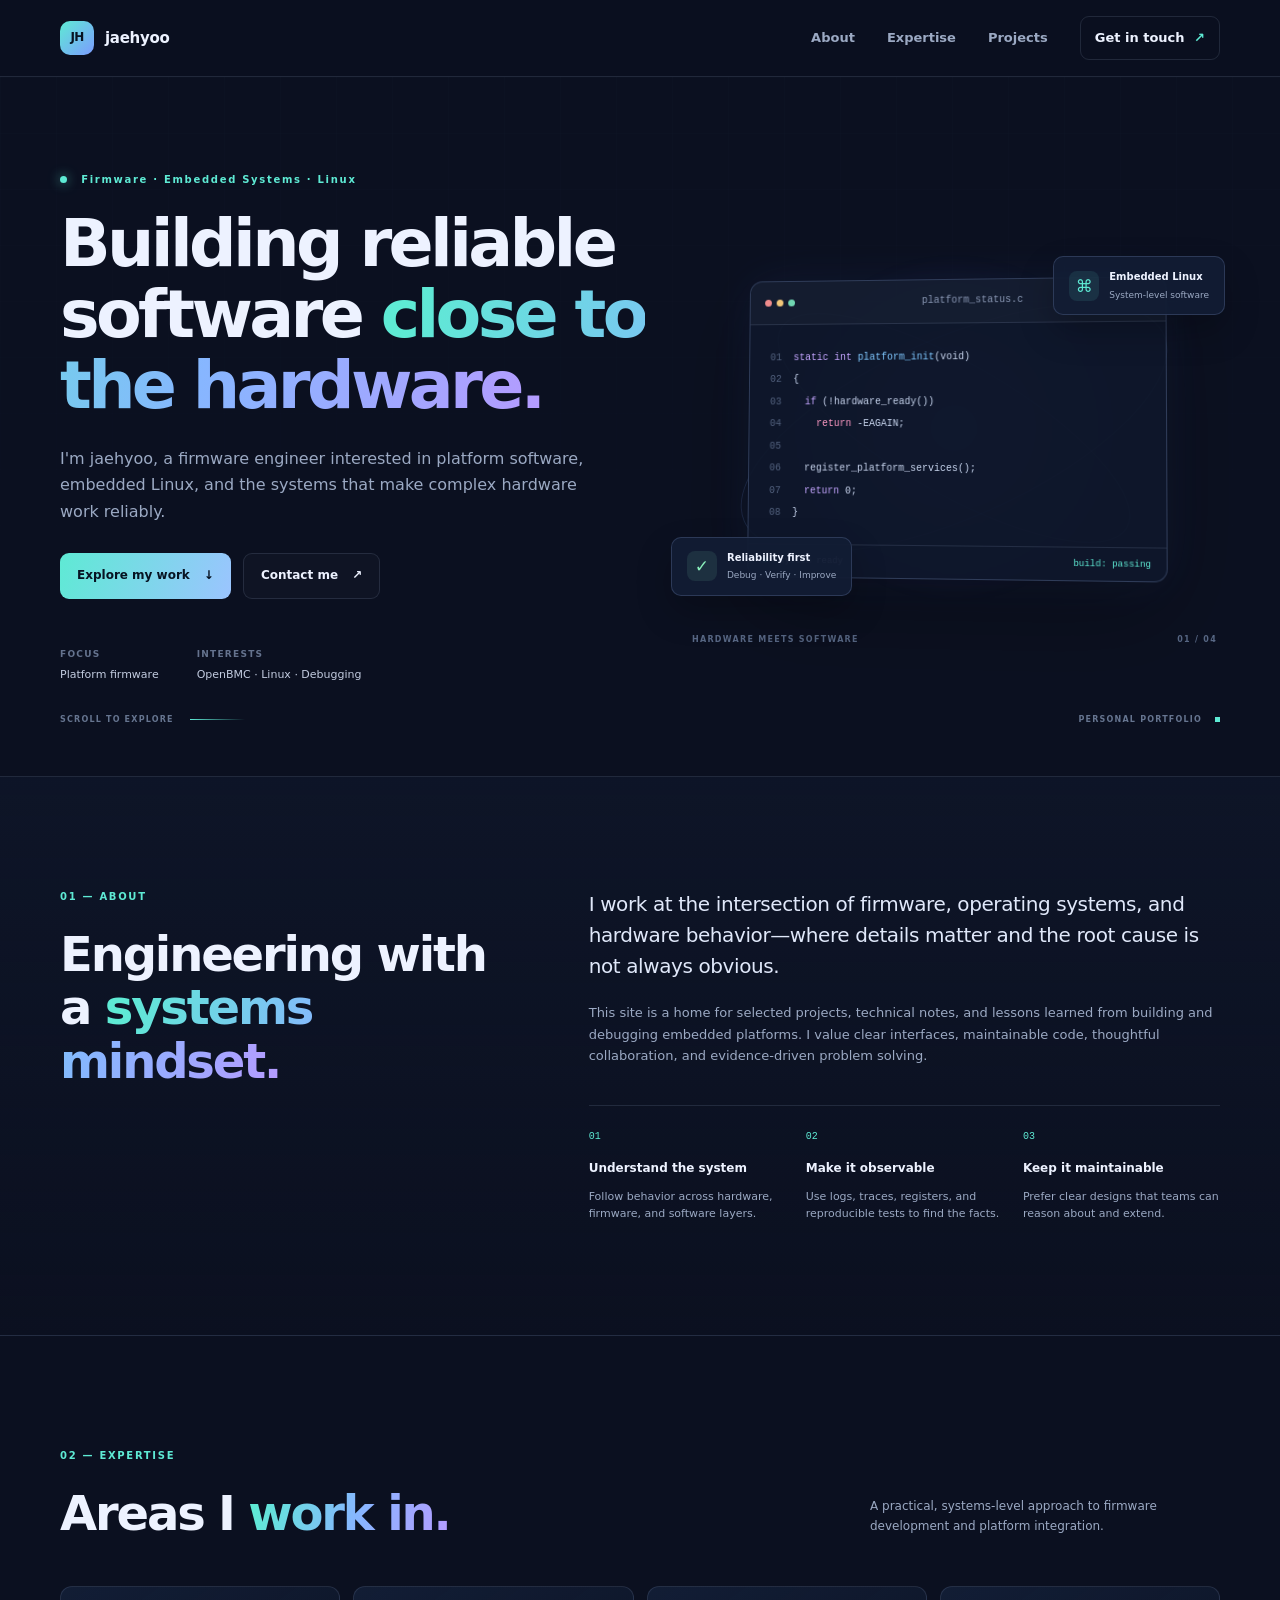
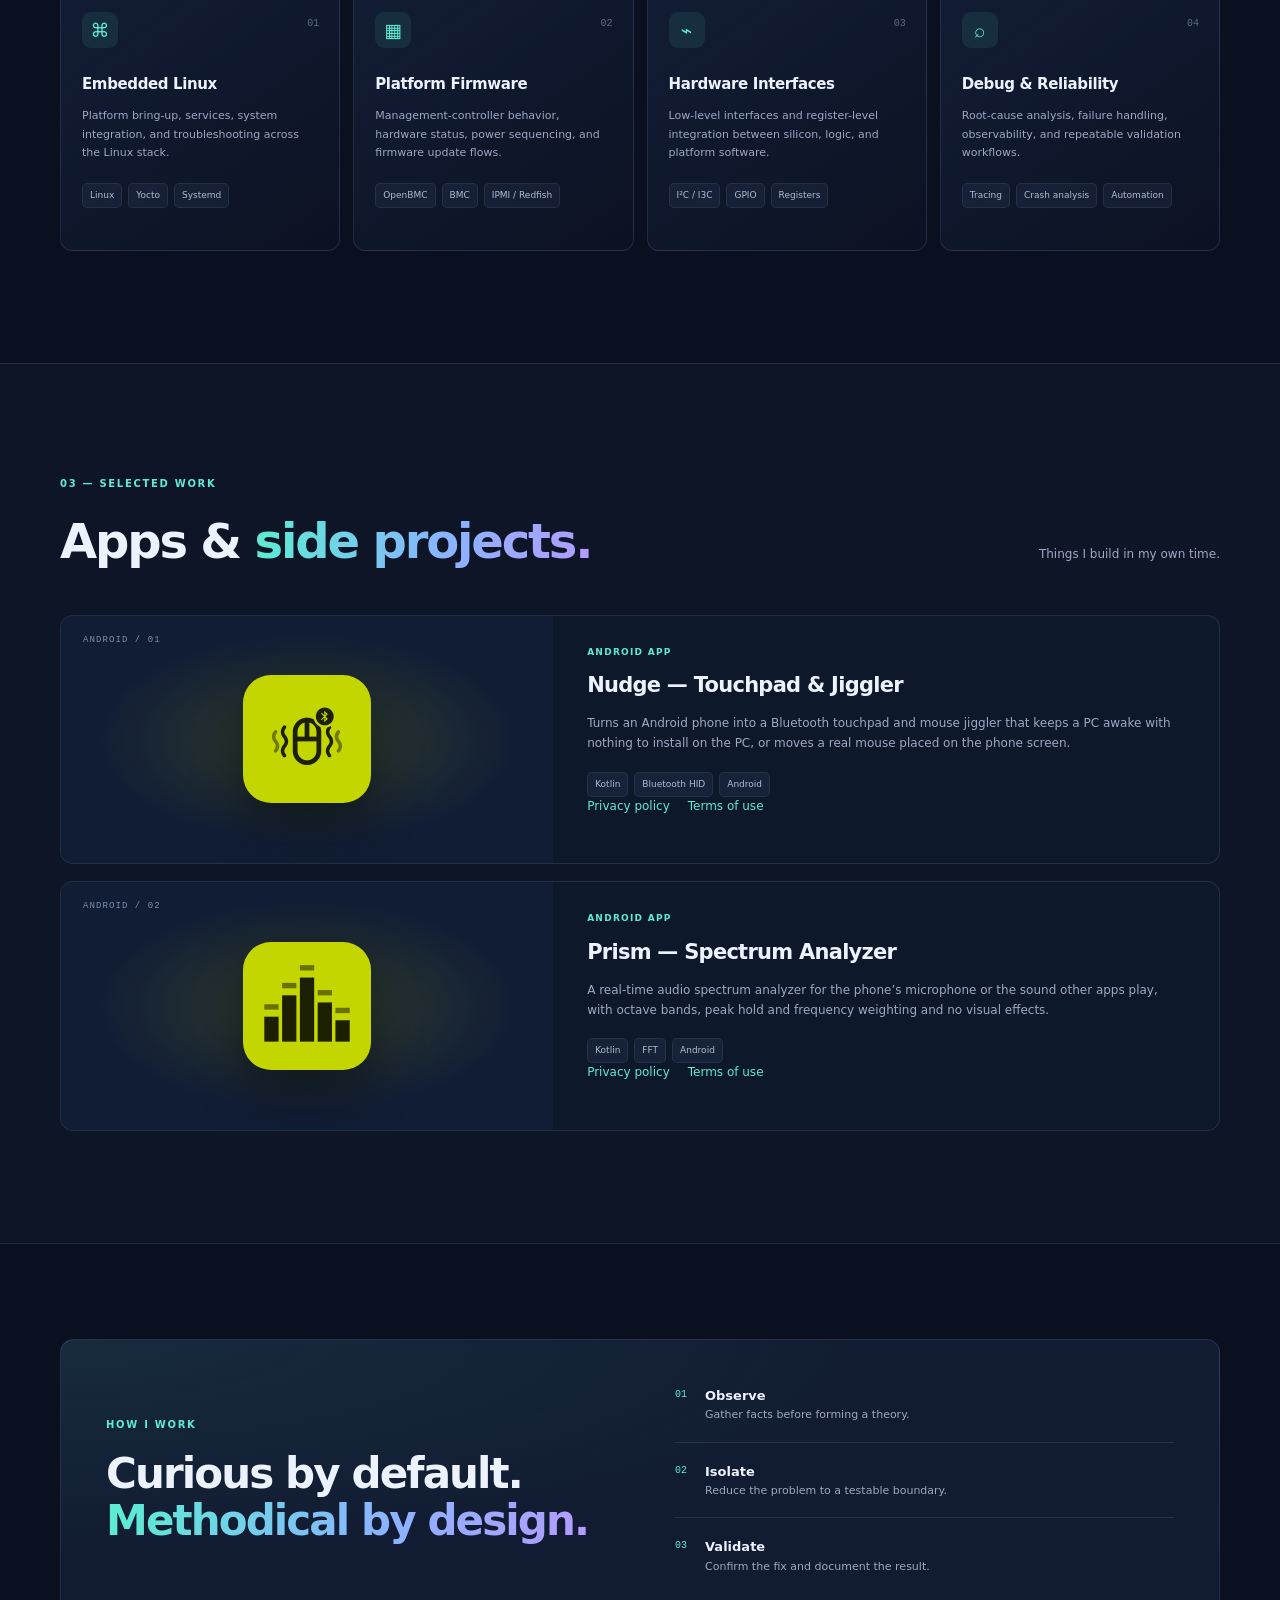
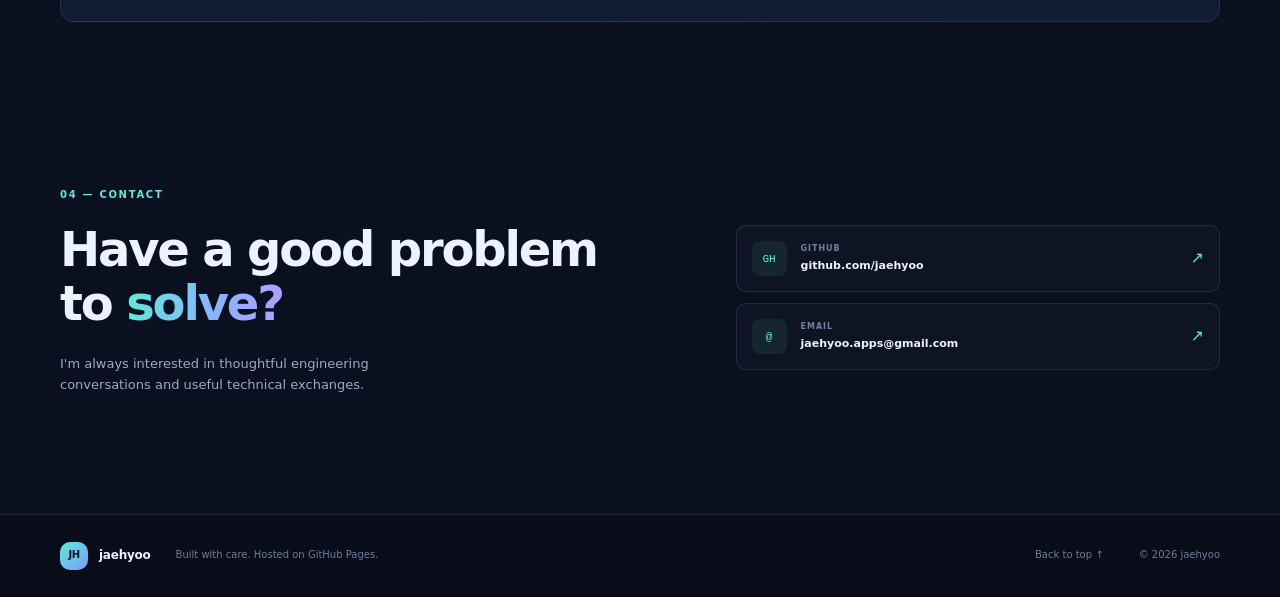
==== commit 931baeb9: "Cover Prism's ads and purchase in its privacy policy and add its terms of use" ====
--- a/index.html
+++ b/index.html
@@ -114,7 +114,7 @@
           </article>
           <article class="project-card">
             <div class="project-art art-prism"><div class="art-label">ANDROID / 02</div><img class="app-icon" src="assets/prism-icon.png" alt="Prism app icon" width="128" height="128"></div>
-            <div class="project-details"><div class="project-kicker">ANDROID APP</div><h3>Prism &mdash; Spectrum Analyzer</h3><p>A real-time audio spectrum analyzer for the phone&rsquo;s microphone or the sound other apps play, with octave bands, peak hold and frequency weighting and no visual effects.</p><div class="tag-list"><span>Kotlin</span><span>FFT</span><span>Android</span></div><p class="project-links"><a href="prism/privacy/">Privacy policy</a></p></div>
+            <div class="project-details"><div class="project-kicker">ANDROID APP</div><h3>Prism &mdash; Spectrum Analyzer</h3><p>A real-time audio spectrum analyzer for the phone&rsquo;s microphone or the sound other apps play, with octave bands, peak hold and frequency weighting and no visual effects.</p><div class="tag-list"><span>Kotlin</span><span>FFT</span><span>Android</span></div><p class="project-links"><a href="prism/privacy/">Privacy policy</a><a href="prism/terms/">Terms of use</a></p></div>
           </article>
         </div>
       </div>
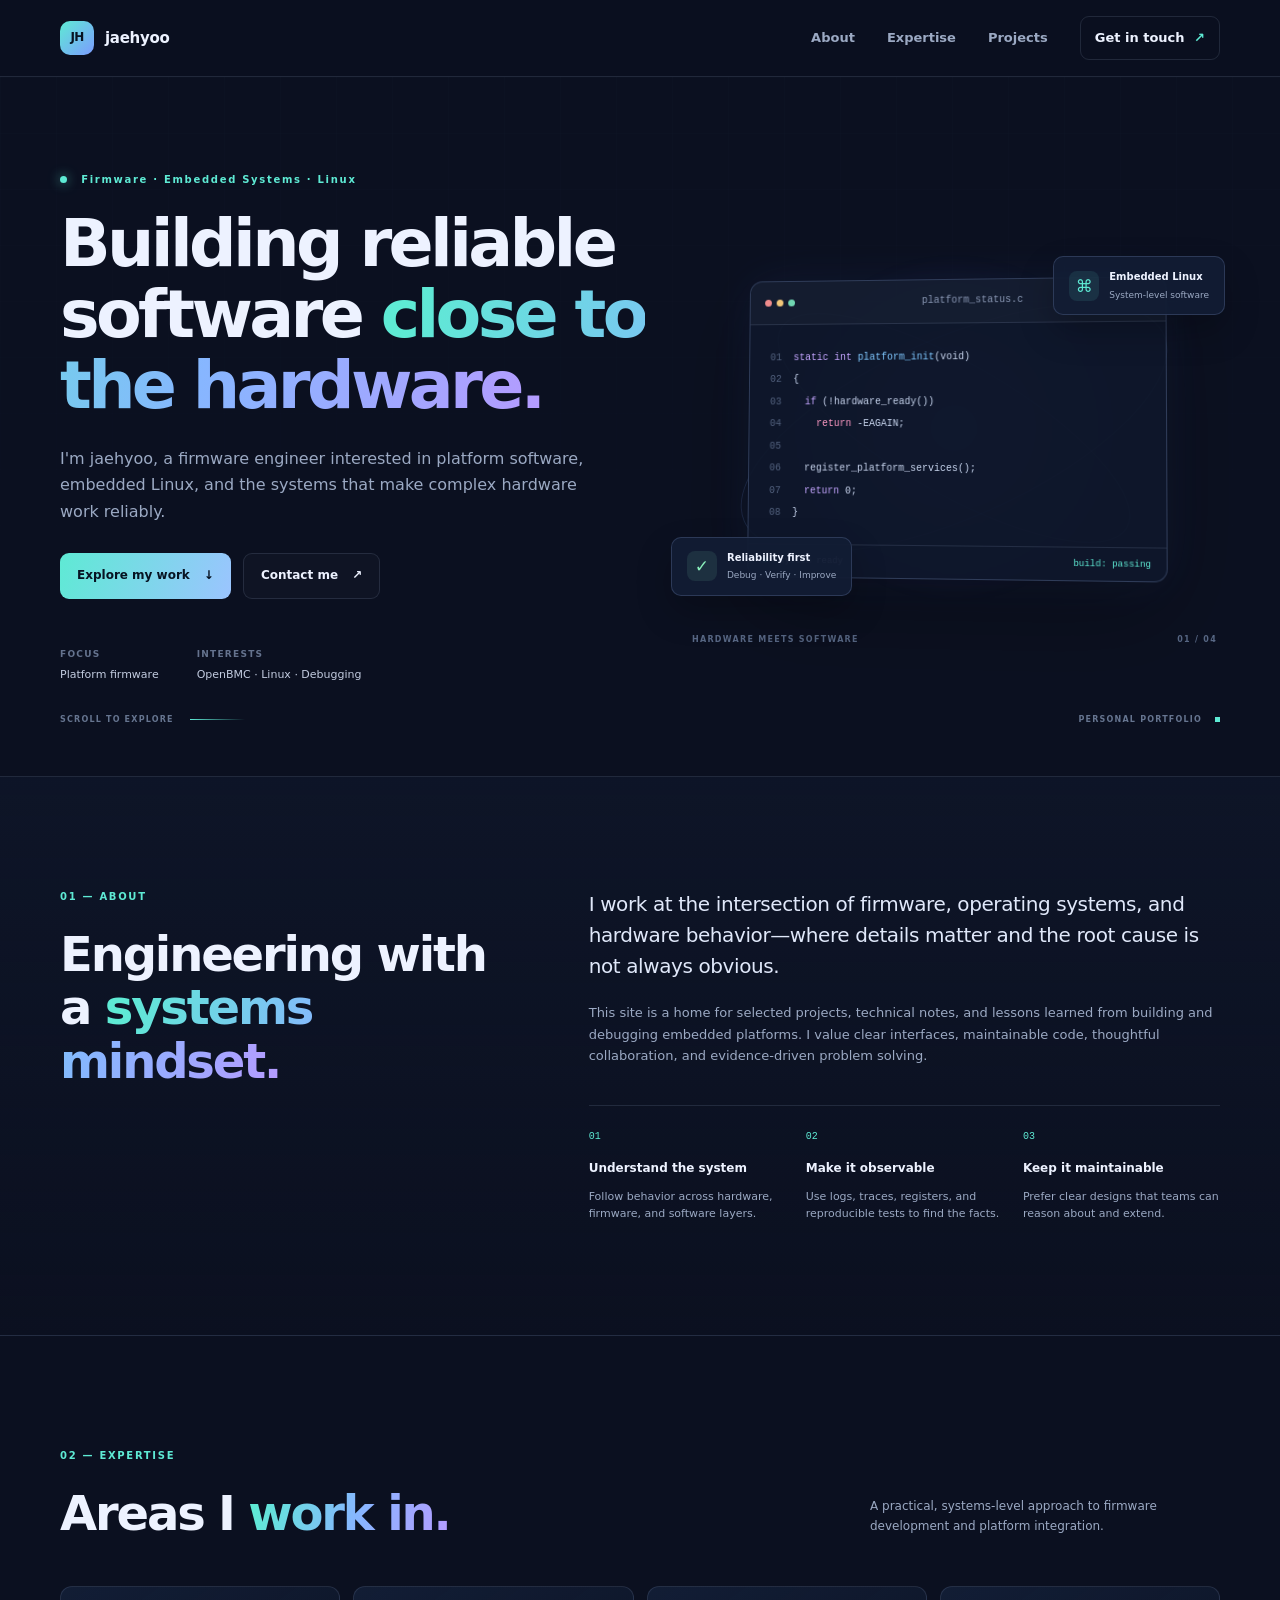
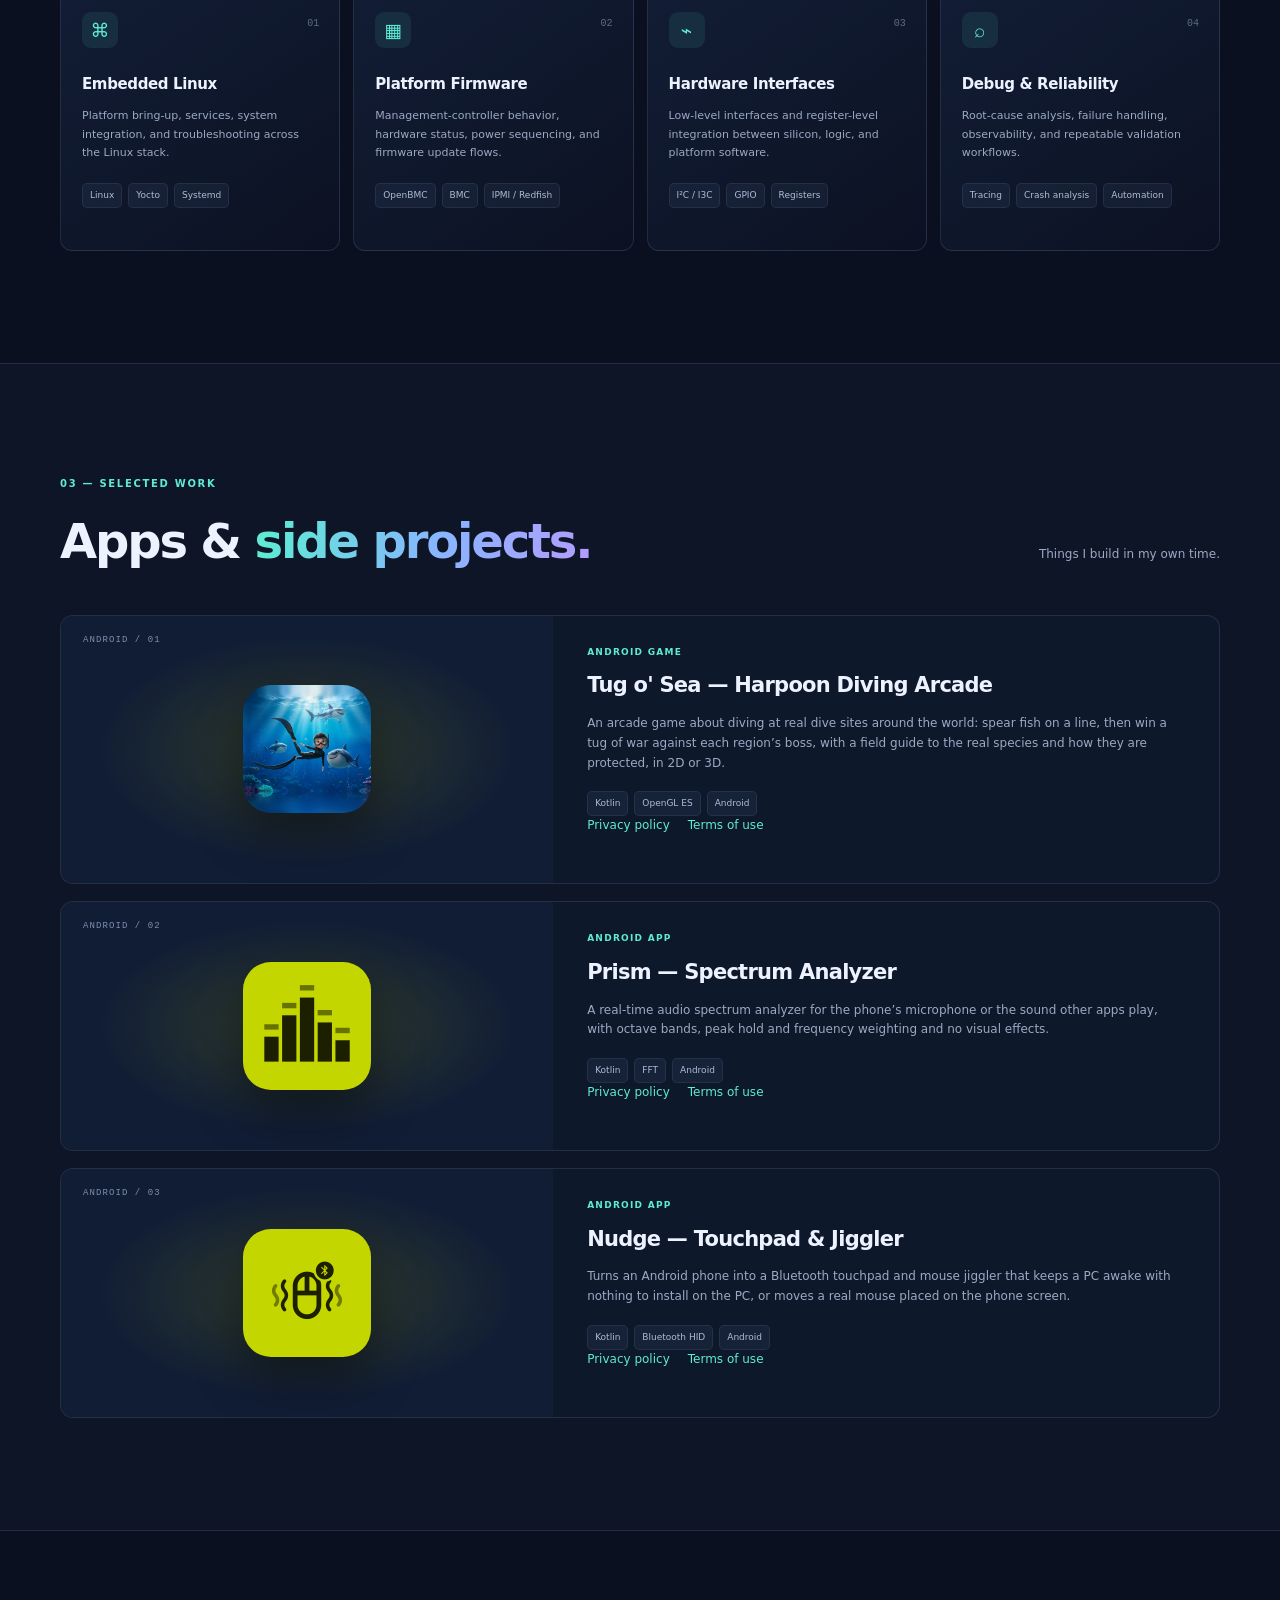
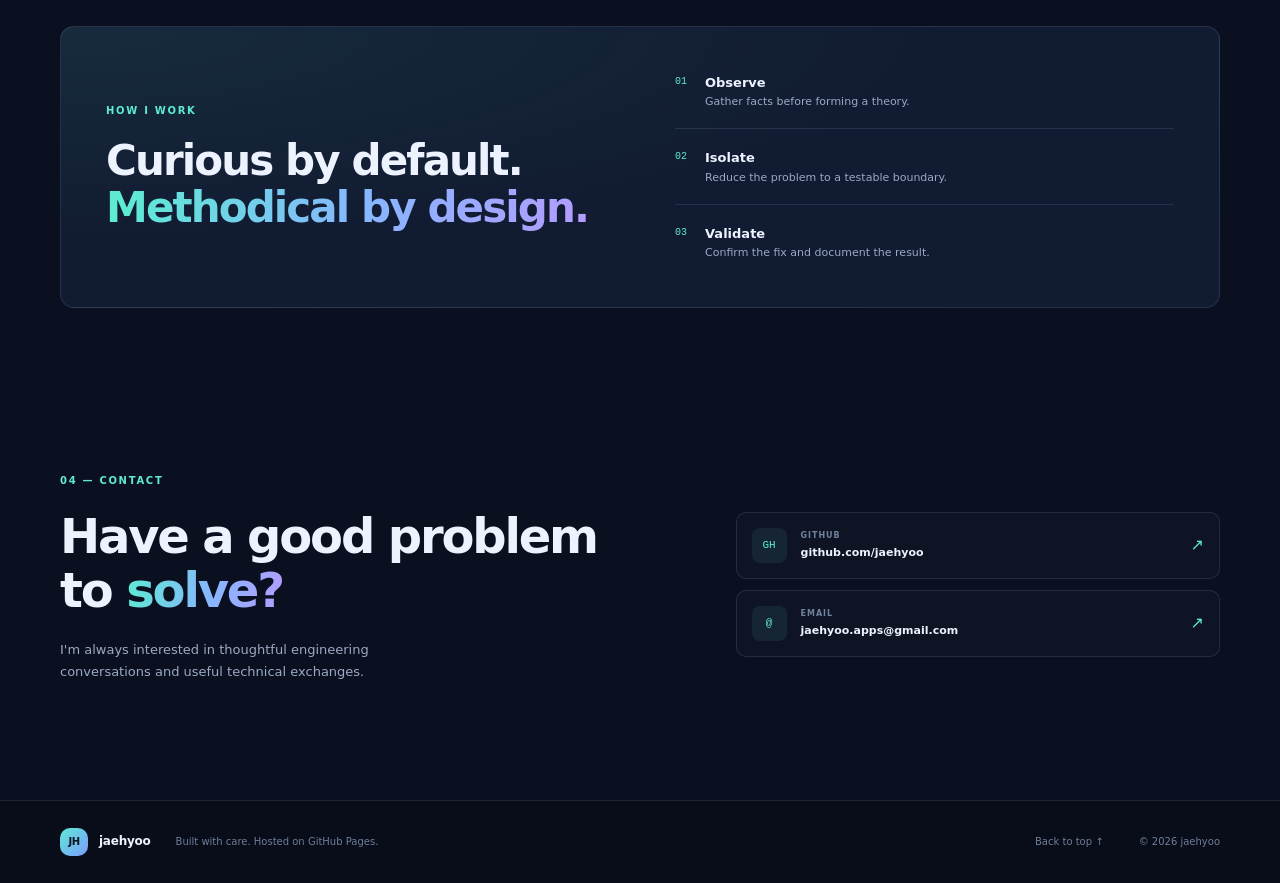
==== commit 4c4917f2: "Add the Tug o' Sea privacy policy and terms of use and list it first on the homepage" ====
--- a/index.html
+++ b/index.html
@@ -109,12 +109,16 @@
         </div>
         <div class="project-list">
           <article class="project-card">
-            <div class="project-art art-nudge"><div class="art-label">ANDROID / 01</div><img class="app-icon" src="assets/nudge-icon.png" alt="Nudge app icon" width="128" height="128"></div>
-            <div class="project-details"><div class="project-kicker">ANDROID APP</div><h3>Nudge &mdash; Touchpad &amp; Jiggler</h3><p>Turns an Android phone into a Bluetooth touchpad and mouse jiggler that keeps a PC awake with nothing to install on the PC, or moves a real mouse placed on the phone screen.</p><div class="tag-list"><span>Kotlin</span><span>Bluetooth HID</span><span>Android</span></div><p class="project-links"><a href="nudge/privacy/">Privacy policy</a><a href="nudge/terms/">Terms of use</a></p></div>
+            <div class="project-art art-tugosea"><div class="art-label">ANDROID / 01</div><img class="app-icon" src="assets/tugosea-icon.jpg" alt="Tug o' Sea app icon" width="128" height="128"></div>
+            <div class="project-details"><div class="project-kicker">ANDROID GAME</div><h3>Tug o' Sea &mdash; Harpoon Diving Arcade</h3><p>An arcade game about diving at real dive sites around the world: spear fish on a line, then win a tug of war against each region&rsquo;s boss, with a field guide to the real species and how they are protected, in 2D or 3D.</p><div class="tag-list"><span>Kotlin</span><span>OpenGL ES</span><span>Android</span></div><p class="project-links"><a href="tugosea/privacy/">Privacy policy</a><a href="tugosea/terms/">Terms of use</a></p></div>
           </article>
           <article class="project-card">
             <div class="project-art art-prism"><div class="art-label">ANDROID / 02</div><img class="app-icon" src="assets/prism-icon.png" alt="Prism app icon" width="128" height="128"></div>
             <div class="project-details"><div class="project-kicker">ANDROID APP</div><h3>Prism &mdash; Spectrum Analyzer</h3><p>A real-time audio spectrum analyzer for the phone&rsquo;s microphone or the sound other apps play, with octave bands, peak hold and frequency weighting and no visual effects.</p><div class="tag-list"><span>Kotlin</span><span>FFT</span><span>Android</span></div><p class="project-links"><a href="prism/privacy/">Privacy policy</a><a href="prism/terms/">Terms of use</a></p></div>
+          </article>
+          <article class="project-card">
+            <div class="project-art art-nudge"><div class="art-label">ANDROID / 03</div><img class="app-icon" src="assets/nudge-icon.png" alt="Nudge app icon" width="128" height="128"></div>
+            <div class="project-details"><div class="project-kicker">ANDROID APP</div><h3>Nudge &mdash; Touchpad &amp; Jiggler</h3><p>Turns an Android phone into a Bluetooth touchpad and mouse jiggler that keeps a PC awake with nothing to install on the PC, or moves a real mouse placed on the phone screen.</p><div class="tag-list"><span>Kotlin</span><span>Bluetooth HID</span><span>Android</span></div><p class="project-links"><a href="nudge/privacy/">Privacy policy</a><a href="nudge/terms/">Terms of use</a></p></div>
           </article>
         </div>
       </div>
--- a/styles.css
+++ b/styles.css
@@ -126,6 +126,6 @@
   .expertise-grid { grid-template-columns: 1fr; }.expertise-card { min-height: 0; }.card-icon { margin-bottom: 16px; }.project-card { grid-template-columns: 1fr; }.project-art { min-height: 190px; }.project-details { padding: 24px 21px; }.project-details h3 { font-size: 19px; }.approach-panel { grid-template-columns: 1fr; padding: 27px 22px; gap: 30px; }.contact-panel { grid-template-columns: 1fr; gap: 28px; }.contact-section { padding-bottom: 75px; }.footer-inner { padding-block: 20px; flex-wrap: wrap; gap: 14px 18px; }.footer-inner p { order: 3; width: 100%; margin: 0; }.back-top { margin-left: auto; }.copyright { margin-left: 0; }
 }
 @media (prefers-reduced-motion: reduce) { html { scroll-behavior: auto; } *, *::before, *::after { transition-duration: .01ms !important; animation-duration: .01ms !important; } }
-.art-nudge, .art-prism { background: radial-gradient(ellipse at 50% 50%, rgba(196,214,0,.18), transparent 60%), #111d35; }
+.art-nudge, .art-prism, .art-tugosea { background: radial-gradient(ellipse at 50% 50%, rgba(196,214,0,.18), transparent 60%), #111d35; }
 .app-icon { width: 128px; height: 128px; border-radius: 28px; box-shadow: 0 20px 50px rgba(0,0,0,.45); }
 .project-links { display: flex; gap: 18px; margin: 18px 0 0; font-size: 12px; }.project-links a { color: var(--cyan); }.project-links a:hover { text-decoration: underline; }
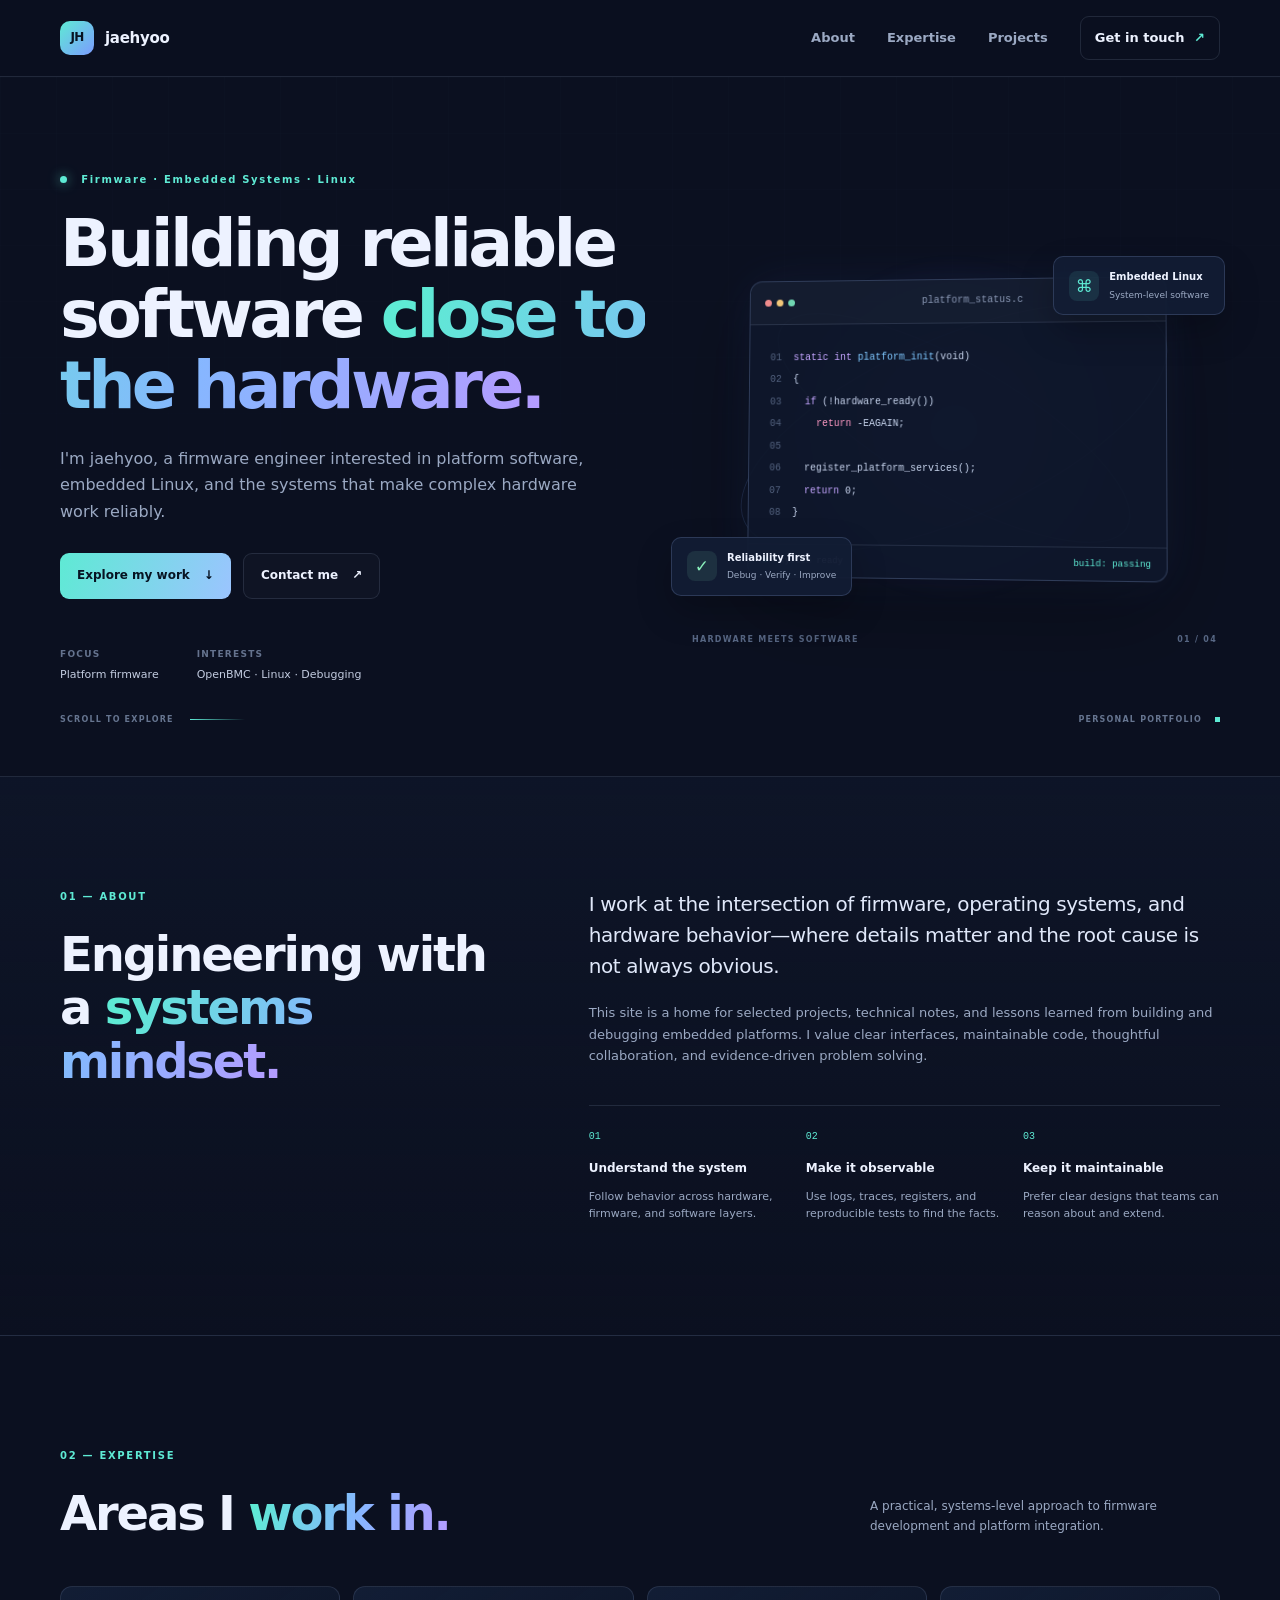
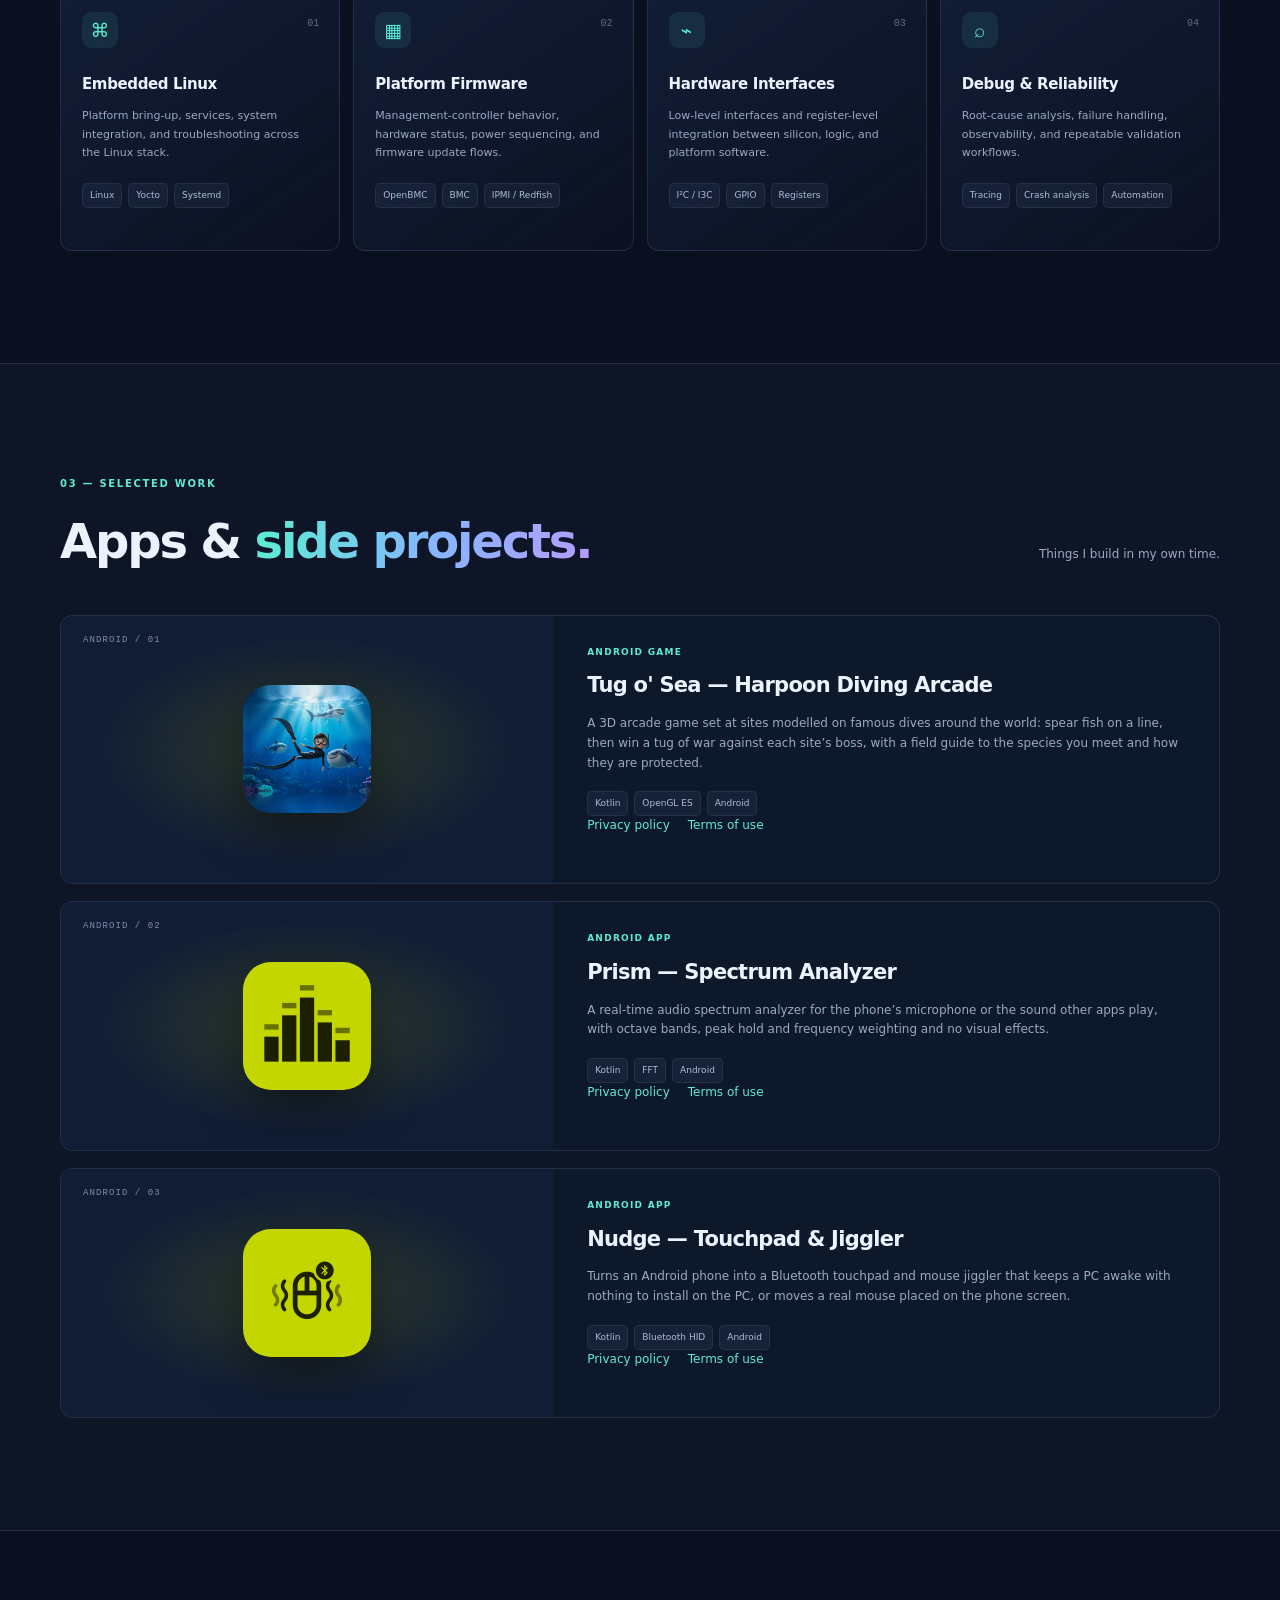
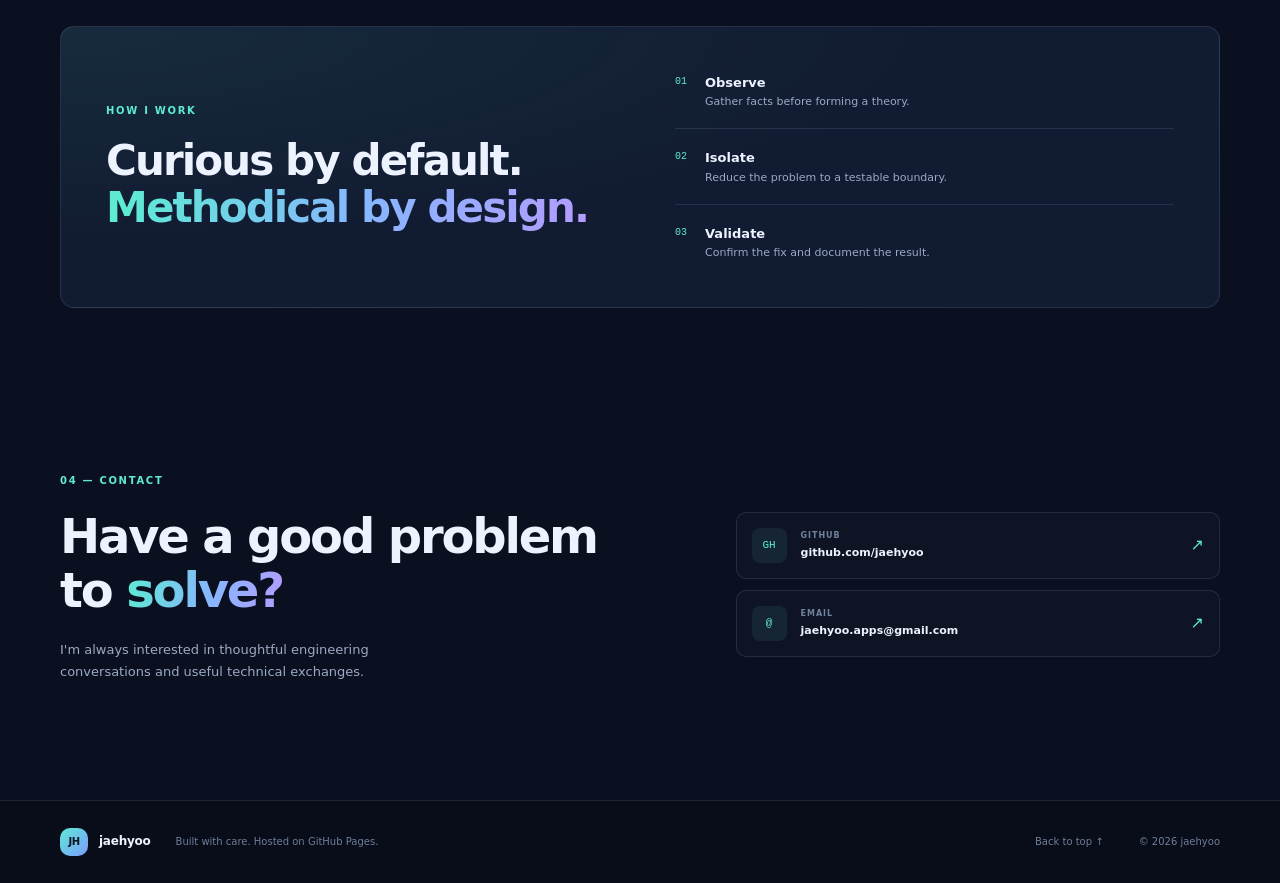
==== commit 96c47c53: "Describe Tug o' Sea sites as modelled on famous dives, and drop the removed 2D view" ====
--- a/index.html
+++ b/index.html
@@ -110,7 +110,7 @@
         <div class="project-list">
           <article class="project-card">
             <div class="project-art art-tugosea"><div class="art-label">ANDROID / 01</div><img class="app-icon" src="assets/tugosea-icon.jpg" alt="Tug o' Sea app icon" width="128" height="128"></div>
-            <div class="project-details"><div class="project-kicker">ANDROID GAME</div><h3>Tug o' Sea &mdash; Harpoon Diving Arcade</h3><p>An arcade game about diving at real dive sites around the world: spear fish on a line, then win a tug of war against each region&rsquo;s boss, with a field guide to the real species and how they are protected, in 2D or 3D.</p><div class="tag-list"><span>Kotlin</span><span>OpenGL ES</span><span>Android</span></div><p class="project-links"><a href="tugosea/privacy/">Privacy policy</a><a href="tugosea/terms/">Terms of use</a></p></div>
+            <div class="project-details"><div class="project-kicker">ANDROID GAME</div><h3>Tug o' Sea &mdash; Harpoon Diving Arcade</h3><p>A 3D arcade game set at sites modelled on famous dives around the world: spear fish on a line, then win a tug of war against each site&rsquo;s boss, with a field guide to the species you meet and how they are protected.</p><div class="tag-list"><span>Kotlin</span><span>OpenGL ES</span><span>Android</span></div><p class="project-links"><a href="tugosea/privacy/">Privacy policy</a><a href="tugosea/terms/">Terms of use</a></p></div>
           </article>
           <article class="project-card">
             <div class="project-art art-prism"><div class="art-label">ANDROID / 02</div><img class="app-icon" src="assets/prism-icon.png" alt="Prism app icon" width="128" height="128"></div>
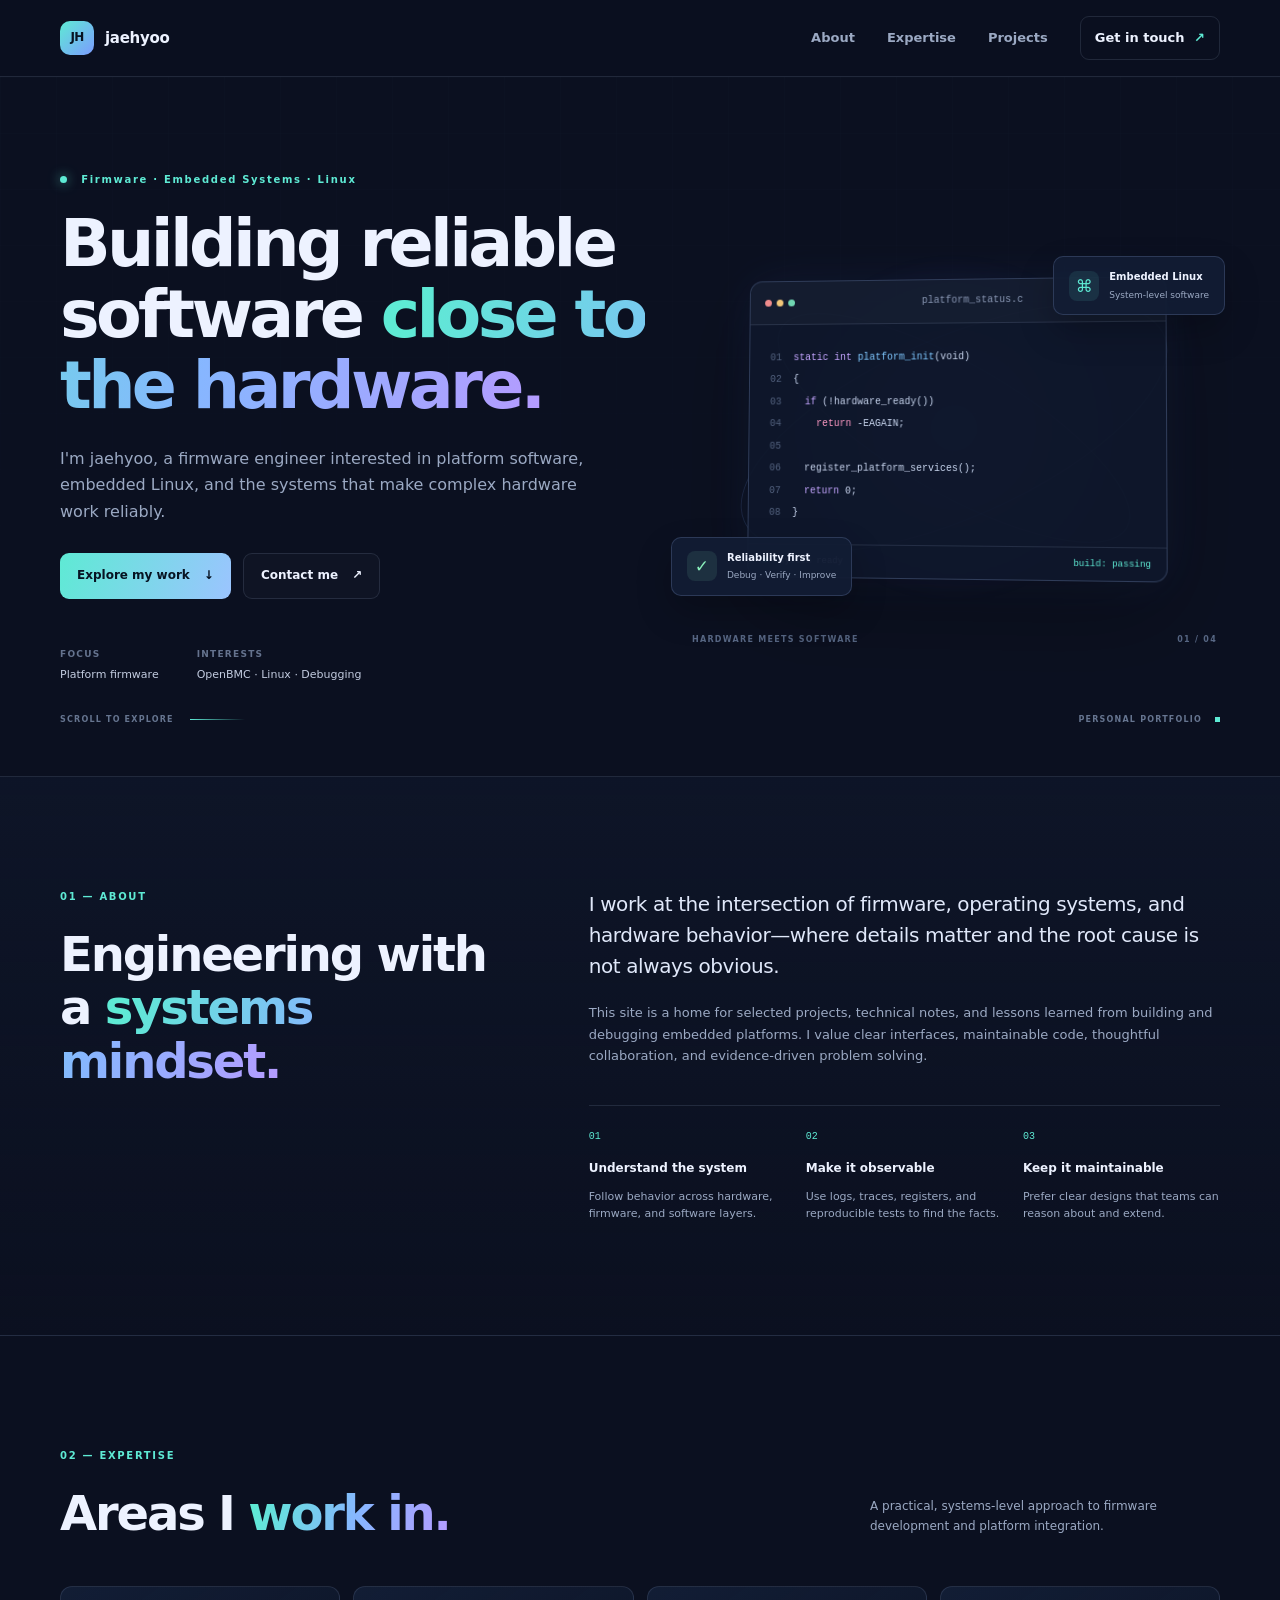
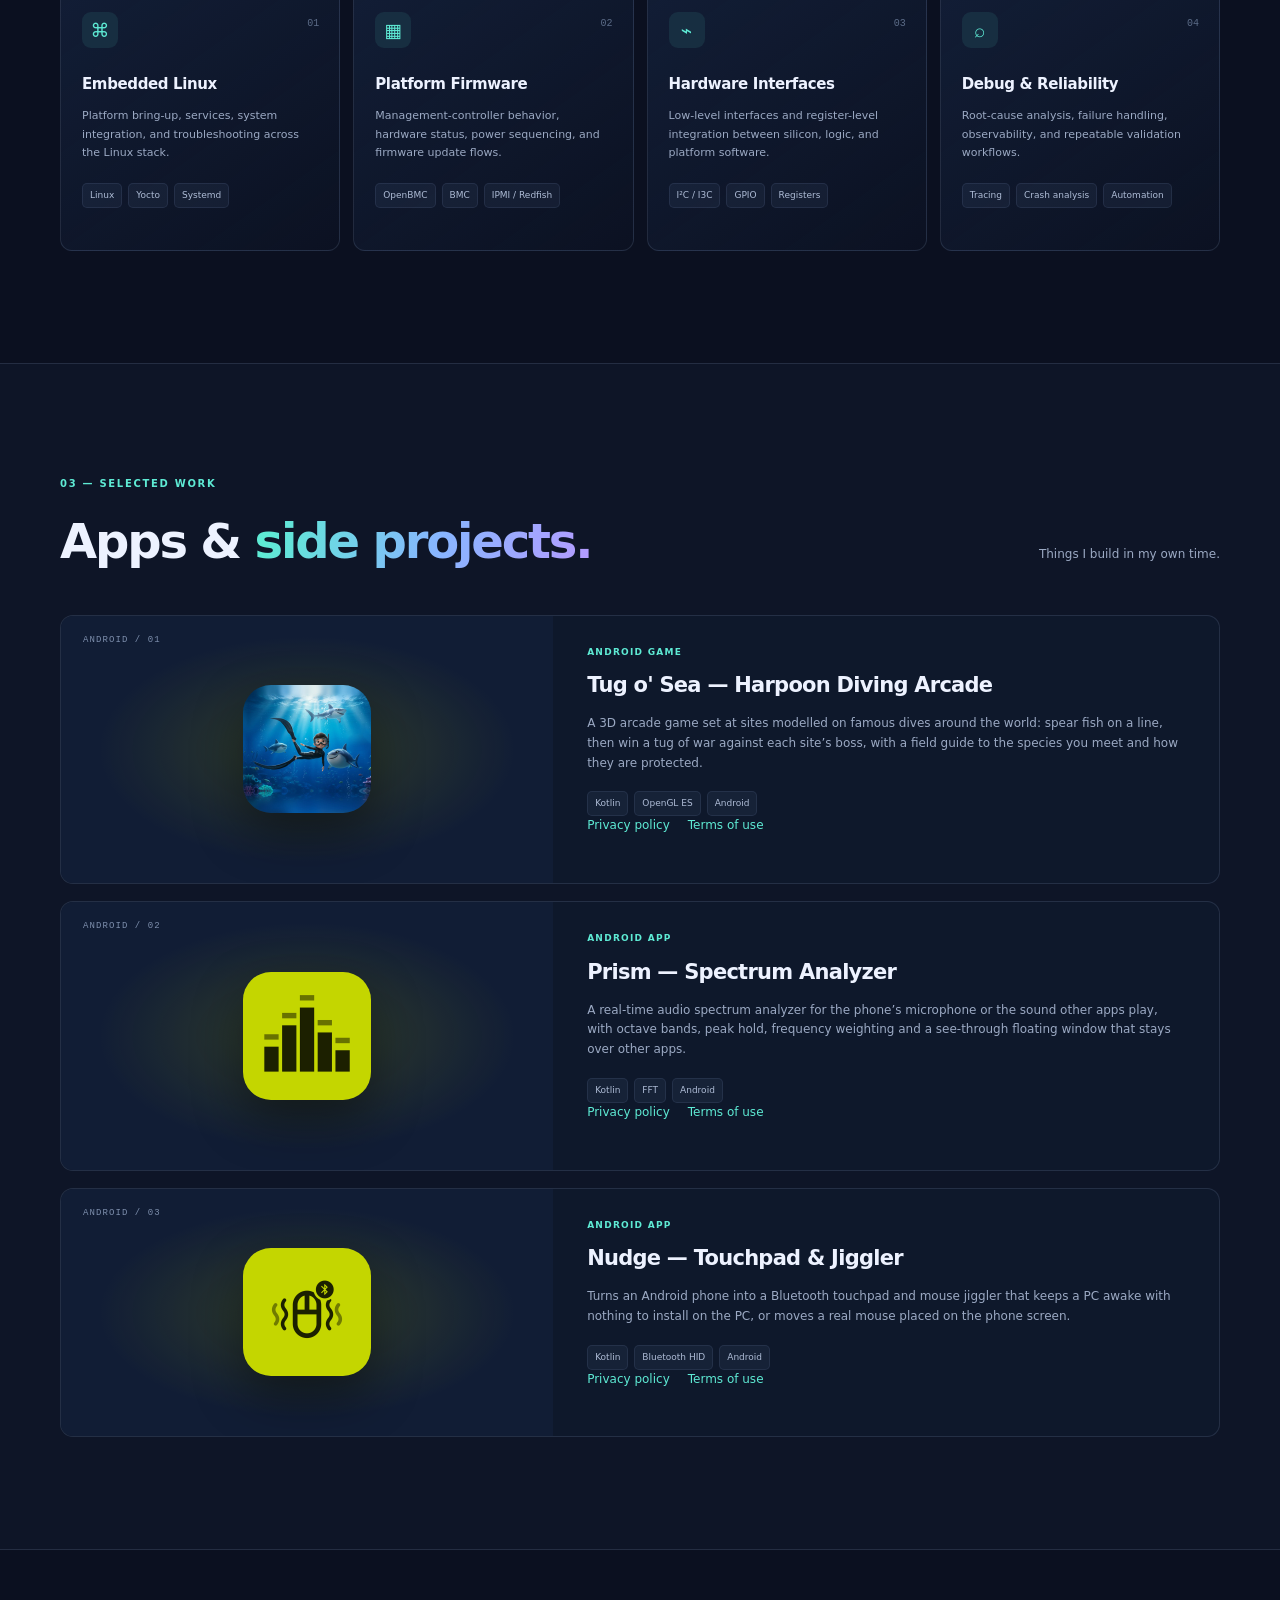
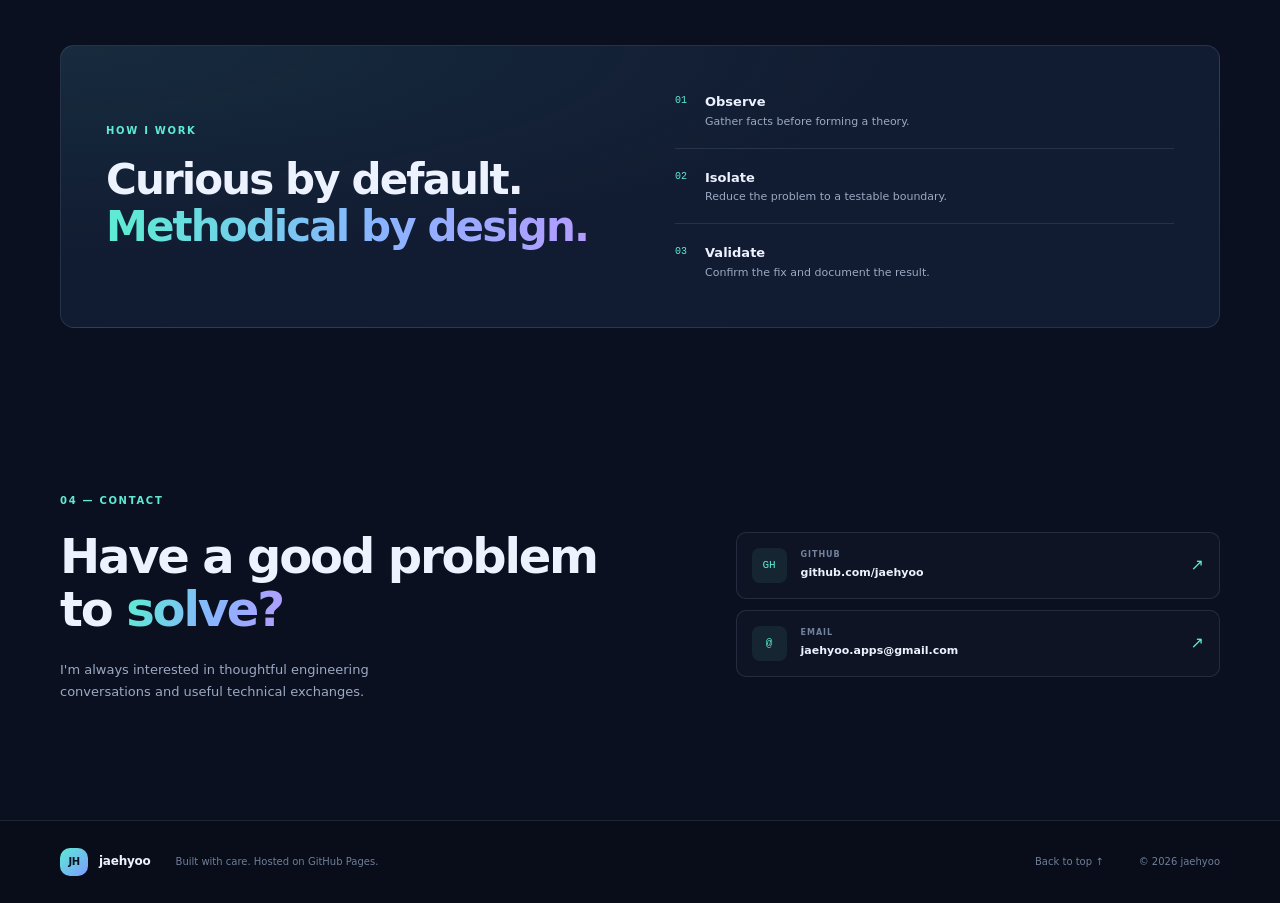
==== commit 24c95ee6: "Describe Prism by its floating window instead of no visual effects Prism has had a reflection and co" ====
--- a/index.html
+++ b/index.html
@@ -114,7 +114,7 @@
           </article>
           <article class="project-card">
             <div class="project-art art-prism"><div class="art-label">ANDROID / 02</div><img class="app-icon" src="assets/prism-icon.png" alt="Prism app icon" width="128" height="128"></div>
-            <div class="project-details"><div class="project-kicker">ANDROID APP</div><h3>Prism &mdash; Spectrum Analyzer</h3><p>A real-time audio spectrum analyzer for the phone&rsquo;s microphone or the sound other apps play, with octave bands, peak hold and frequency weighting and no visual effects.</p><div class="tag-list"><span>Kotlin</span><span>FFT</span><span>Android</span></div><p class="project-links"><a href="prism/privacy/">Privacy policy</a><a href="prism/terms/">Terms of use</a></p></div>
+            <div class="project-details"><div class="project-kicker">ANDROID APP</div><h3>Prism &mdash; Spectrum Analyzer</h3><p>A real-time audio spectrum analyzer for the phone&rsquo;s microphone or the sound other apps play, with octave bands, peak hold, frequency weighting and a see-through floating window that stays over other apps.</p><div class="tag-list"><span>Kotlin</span><span>FFT</span><span>Android</span></div><p class="project-links"><a href="prism/privacy/">Privacy policy</a><a href="prism/terms/">Terms of use</a></p></div>
           </article>
           <article class="project-card">
             <div class="project-art art-nudge"><div class="art-label">ANDROID / 03</div><img class="app-icon" src="assets/nudge-icon.png" alt="Nudge app icon" width="128" height="128"></div>
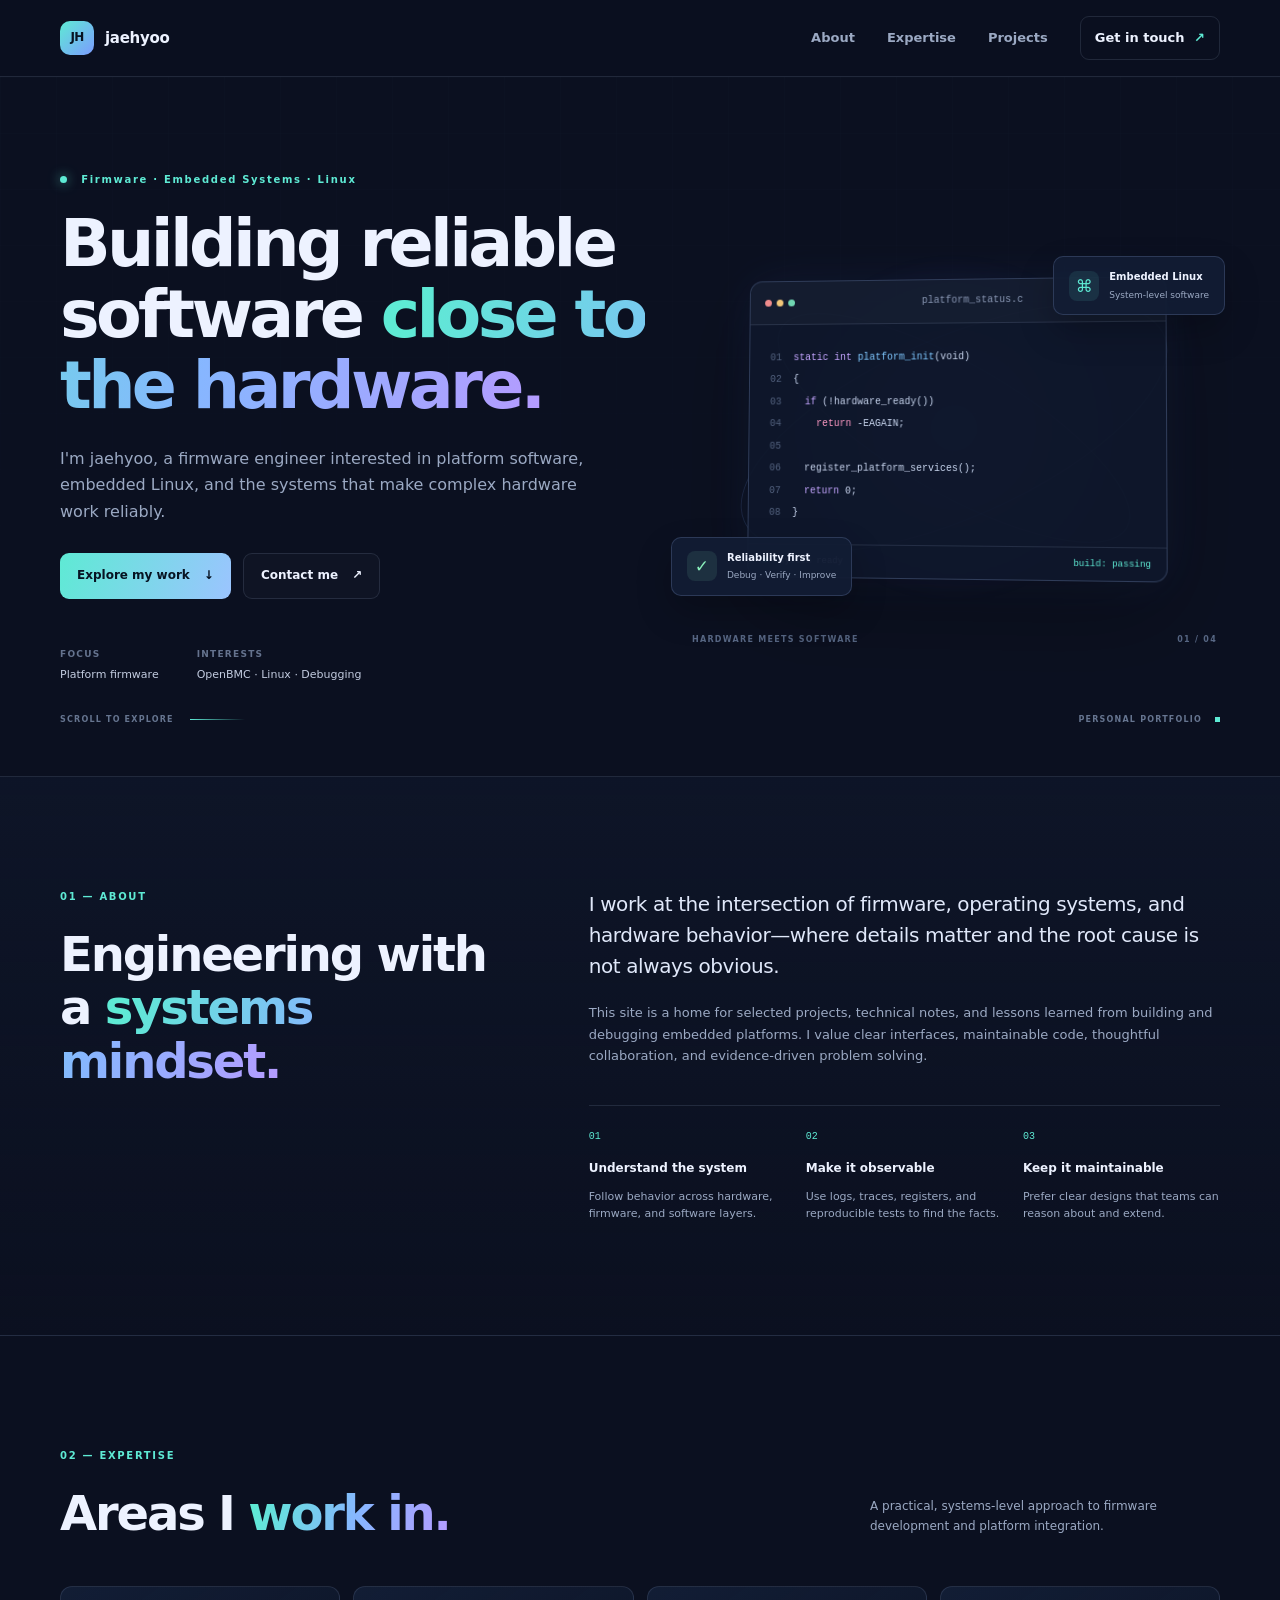
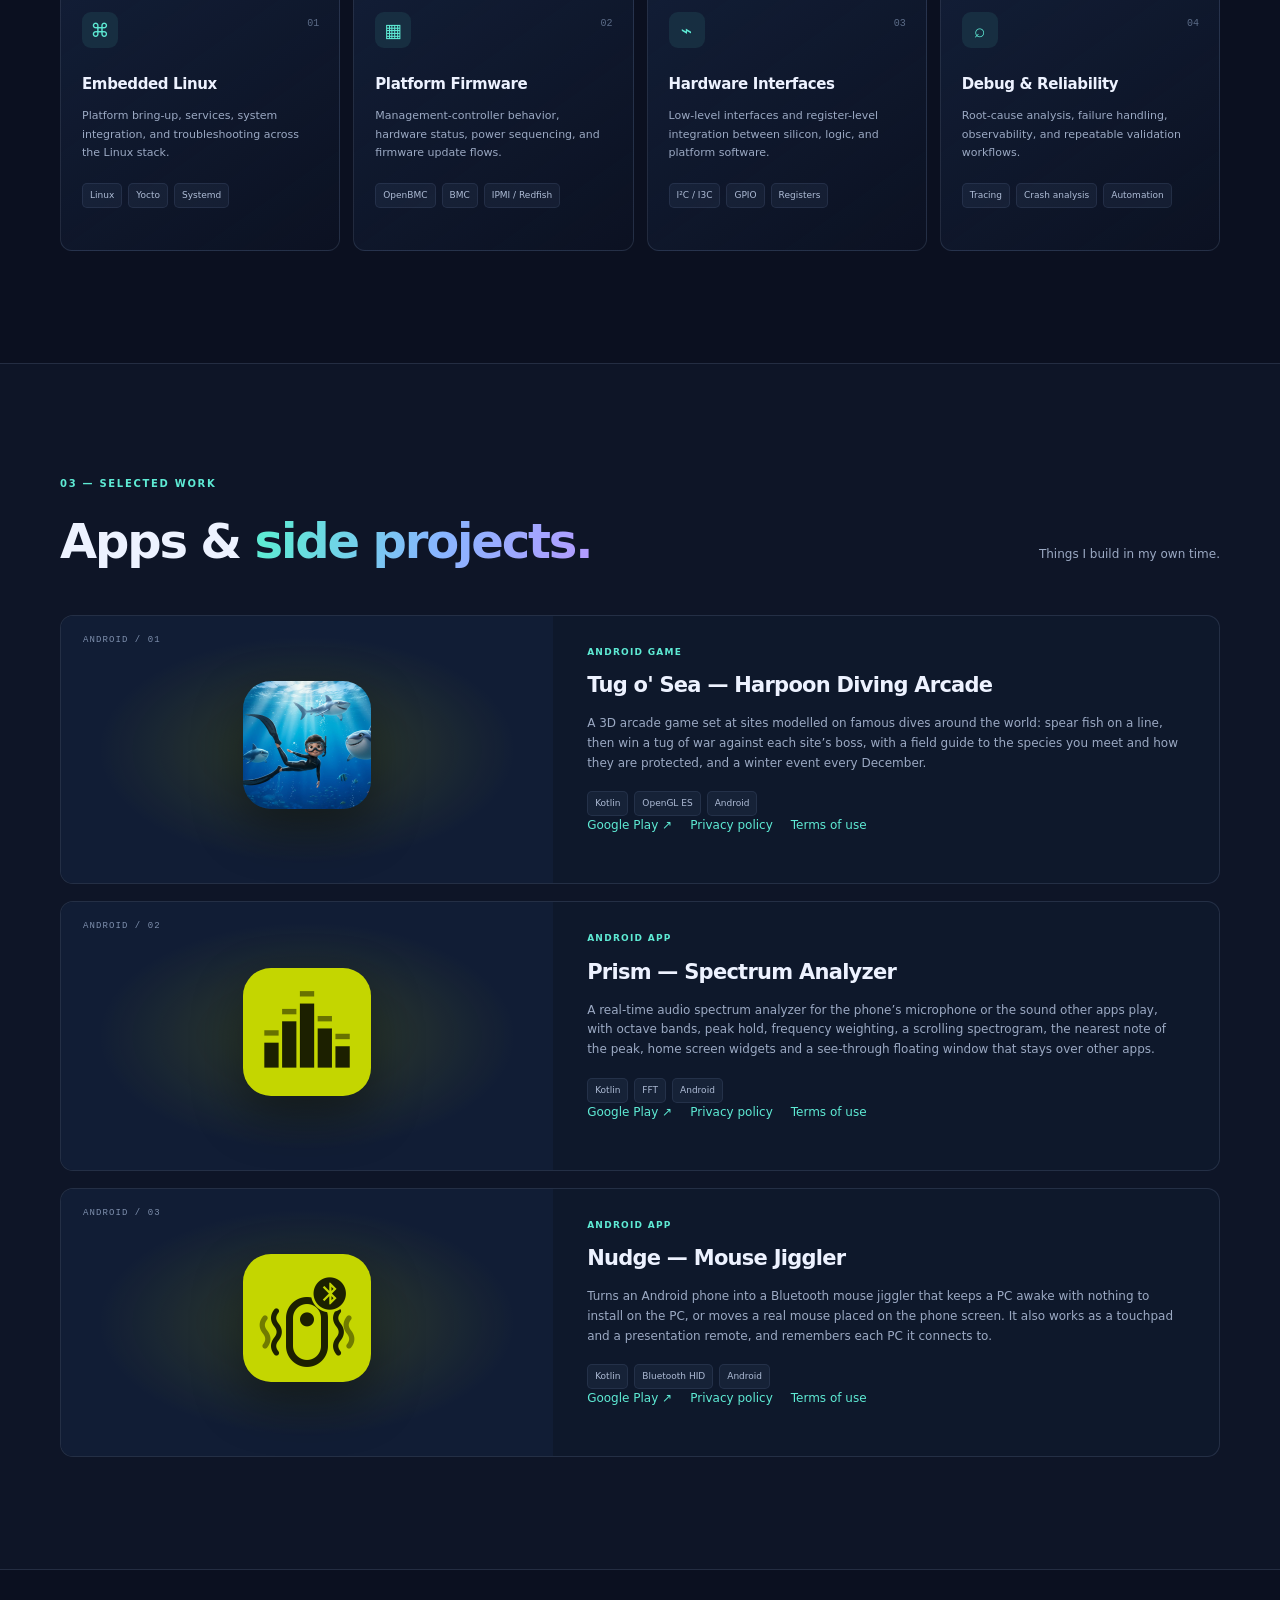
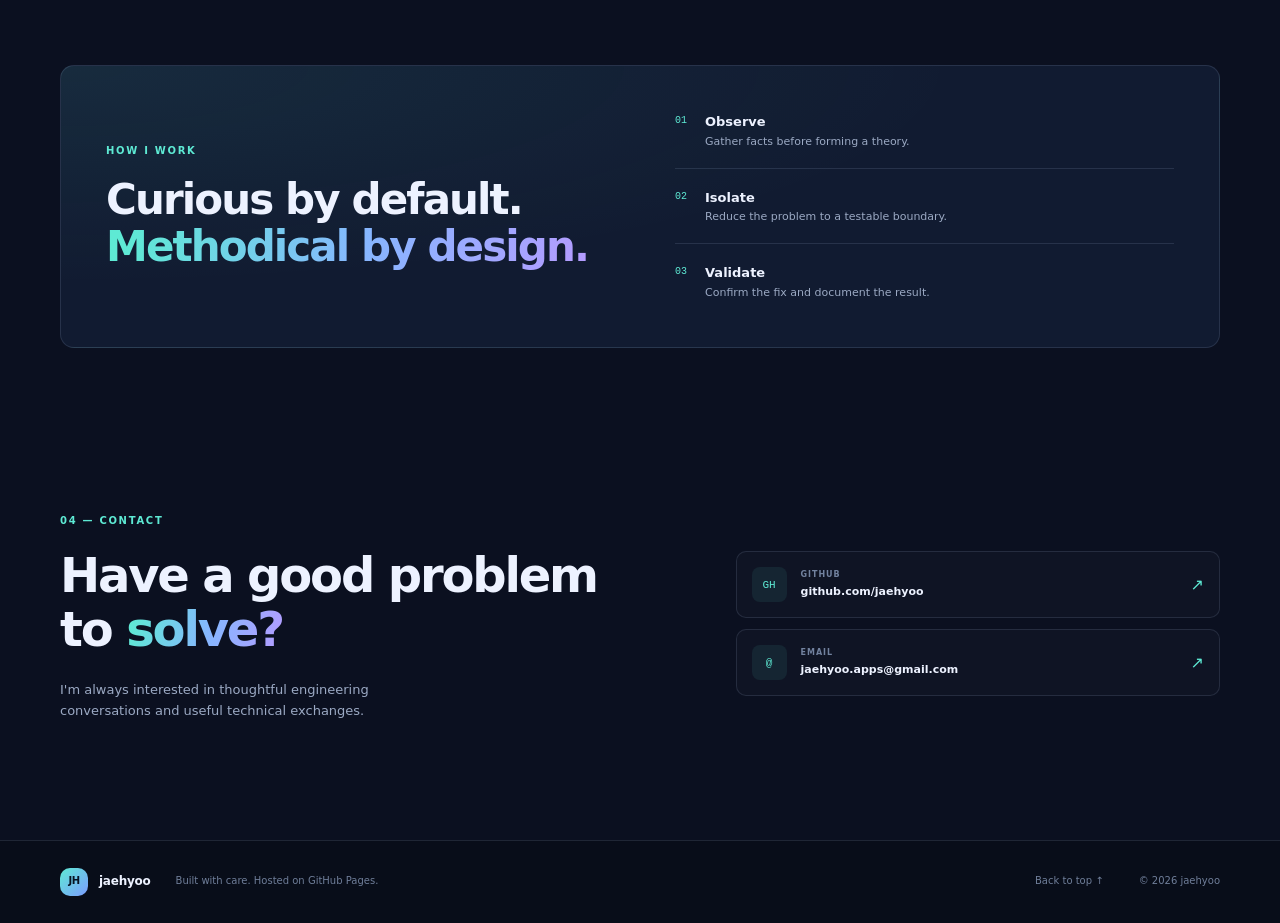
==== commit 4d269722: "Add the homepage and the app pages" ====
--- a/index.html
+++ b/index.html
@@ -109,16 +109,16 @@
         </div>
         <div class="project-list">
           <article class="project-card">
-            <div class="project-art art-tugosea"><div class="art-label">ANDROID / 01</div><img class="app-icon" src="assets/tugosea-icon.jpg" alt="Tug o' Sea app icon" width="128" height="128"></div>
-            <div class="project-details"><div class="project-kicker">ANDROID GAME</div><h3>Tug o' Sea &mdash; Harpoon Diving Arcade</h3><p>A 3D arcade game set at sites modelled on famous dives around the world: spear fish on a line, then win a tug of war against each site&rsquo;s boss, with a field guide to the species you meet and how they are protected.</p><div class="tag-list"><span>Kotlin</span><span>OpenGL ES</span><span>Android</span></div><p class="project-links"><a href="tugosea/privacy/">Privacy policy</a><a href="tugosea/terms/">Terms of use</a></p></div>
+            <div class="project-art art-tugosea"><div class="art-label">ANDROID / 01</div><a class="app-link" href="https://play.google.com/store/apps/details?id=io.github.jaehyoo.tugosea" target="_blank" rel="noreferrer" aria-label="Tug o' Sea on Google Play"><img class="app-icon" src="assets/tugosea-icon.jpg" alt="Tug o' Sea app icon" width="128" height="128"></a></div>
+            <div class="project-details"><div class="project-kicker">ANDROID GAME</div><h3><a class="title-link" href="https://play.google.com/store/apps/details?id=io.github.jaehyoo.tugosea" target="_blank" rel="noreferrer">Tug o' Sea &mdash; Harpoon Diving Arcade</a></h3><p>A 3D arcade game set at sites modelled on famous dives around the world: spear fish on a line, then win a tug of war against each site&rsquo;s boss, with a field guide to the species you meet and how they are protected, and a winter event every December.</p><div class="tag-list"><span>Kotlin</span><span>OpenGL ES</span><span>Android</span></div><p class="project-links"><a href="https://play.google.com/store/apps/details?id=io.github.jaehyoo.tugosea" target="_blank" rel="noreferrer">Google Play <span aria-hidden="true">↗</span></a><a href="tugosea/privacy/">Privacy policy</a><a href="tugosea/terms/">Terms of use</a></p></div>
           </article>
           <article class="project-card">
-            <div class="project-art art-prism"><div class="art-label">ANDROID / 02</div><img class="app-icon" src="assets/prism-icon.png" alt="Prism app icon" width="128" height="128"></div>
-            <div class="project-details"><div class="project-kicker">ANDROID APP</div><h3>Prism &mdash; Spectrum Analyzer</h3><p>A real-time audio spectrum analyzer for the phone&rsquo;s microphone or the sound other apps play, with octave bands, peak hold, frequency weighting and a see-through floating window that stays over other apps.</p><div class="tag-list"><span>Kotlin</span><span>FFT</span><span>Android</span></div><p class="project-links"><a href="prism/privacy/">Privacy policy</a><a href="prism/terms/">Terms of use</a></p></div>
+            <div class="project-art art-prism"><div class="art-label">ANDROID / 02</div><a class="app-link" href="https://play.google.com/store/apps/details?id=io.github.jaehyoo.prism" target="_blank" rel="noreferrer" aria-label="Prism on Google Play"><img class="app-icon" src="assets/prism-icon.png" alt="Prism app icon" width="128" height="128"></a></div>
+            <div class="project-details"><div class="project-kicker">ANDROID APP</div><h3><a class="title-link" href="https://play.google.com/store/apps/details?id=io.github.jaehyoo.prism" target="_blank" rel="noreferrer">Prism &mdash; Spectrum Analyzer</a></h3><p>A real-time audio spectrum analyzer for the phone&rsquo;s microphone or the sound other apps play, with octave bands, peak hold, frequency weighting, a scrolling spectrogram, the nearest note of the peak, home screen widgets and a see-through floating window that stays over other apps.</p><div class="tag-list"><span>Kotlin</span><span>FFT</span><span>Android</span></div><p class="project-links"><a href="https://play.google.com/store/apps/details?id=io.github.jaehyoo.prism" target="_blank" rel="noreferrer">Google Play <span aria-hidden="true">↗</span></a><a href="prism/privacy/">Privacy policy</a><a href="prism/terms/">Terms of use</a></p></div>
           </article>
           <article class="project-card">
-            <div class="project-art art-nudge"><div class="art-label">ANDROID / 03</div><img class="app-icon" src="assets/nudge-icon.png" alt="Nudge app icon" width="128" height="128"></div>
-            <div class="project-details"><div class="project-kicker">ANDROID APP</div><h3>Nudge &mdash; Touchpad &amp; Jiggler</h3><p>Turns an Android phone into a Bluetooth touchpad and mouse jiggler that keeps a PC awake with nothing to install on the PC, or moves a real mouse placed on the phone screen.</p><div class="tag-list"><span>Kotlin</span><span>Bluetooth HID</span><span>Android</span></div><p class="project-links"><a href="nudge/privacy/">Privacy policy</a><a href="nudge/terms/">Terms of use</a></p></div>
+            <div class="project-art art-nudge"><div class="art-label">ANDROID / 03</div><a class="app-link" href="https://play.google.com/store/apps/details?id=io.github.jaehyoo.nudge" target="_blank" rel="noreferrer" aria-label="Nudge on Google Play"><img class="app-icon" src="assets/nudge-icon.png" alt="Nudge app icon" width="128" height="128"></a></div>
+            <div class="project-details"><div class="project-kicker">ANDROID APP</div><h3><a class="title-link" href="https://play.google.com/store/apps/details?id=io.github.jaehyoo.nudge" target="_blank" rel="noreferrer">Nudge &mdash; Mouse Jiggler</a></h3><p>Turns an Android phone into a Bluetooth mouse jiggler that keeps a PC awake with nothing to install on the PC, or moves a real mouse placed on the phone screen. It also works as a touchpad and a presentation remote, and remembers each PC it connects to.</p><div class="tag-list"><span>Kotlin</span><span>Bluetooth HID</span><span>Android</span></div><p class="project-links"><a href="https://play.google.com/store/apps/details?id=io.github.jaehyoo.nudge" target="_blank" rel="noreferrer">Google Play <span aria-hidden="true">↗</span></a><a href="nudge/privacy/">Privacy policy</a><a href="nudge/terms/">Terms of use</a></p></div>
           </article>
         </div>
       </div>
--- a/styles.css
+++ b/styles.css
@@ -129,3 +129,6 @@
 .art-nudge, .art-prism, .art-tugosea { background: radial-gradient(ellipse at 50% 50%, rgba(196,214,0,.18), transparent 60%), #111d35; }
 .app-icon { width: 128px; height: 128px; border-radius: 28px; box-shadow: 0 20px 50px rgba(0,0,0,.45); }
 .project-links { display: flex; gap: 18px; margin: 18px 0 0; font-size: 12px; }.project-links a { color: var(--cyan); }.project-links a:hover { text-decoration: underline; }
+.app-link { display: block; border-radius: 28px; transition: transform .2s ease; }.app-link:hover, .app-link:focus-visible { transform: translateY(-3px) scale(1.04); }
+.title-link:hover, .title-link:focus-visible { color: var(--cyan); }
+
